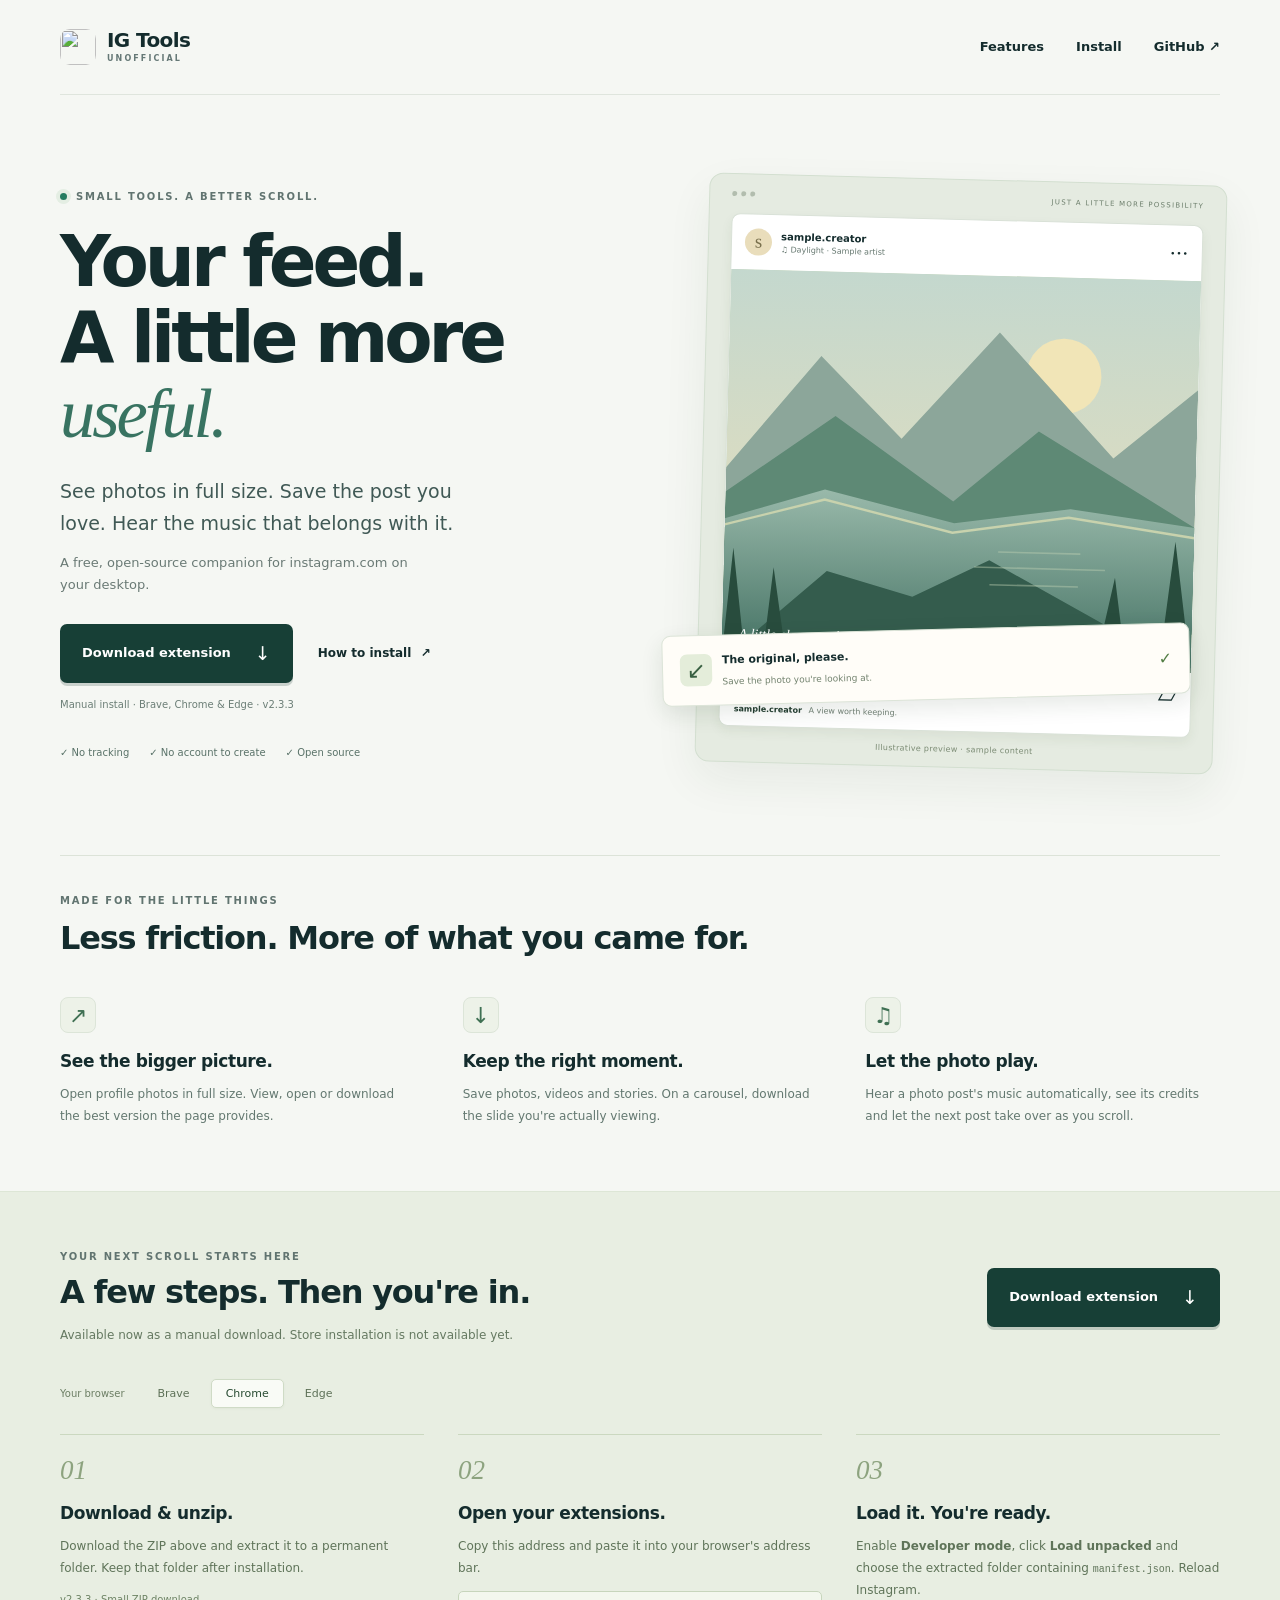
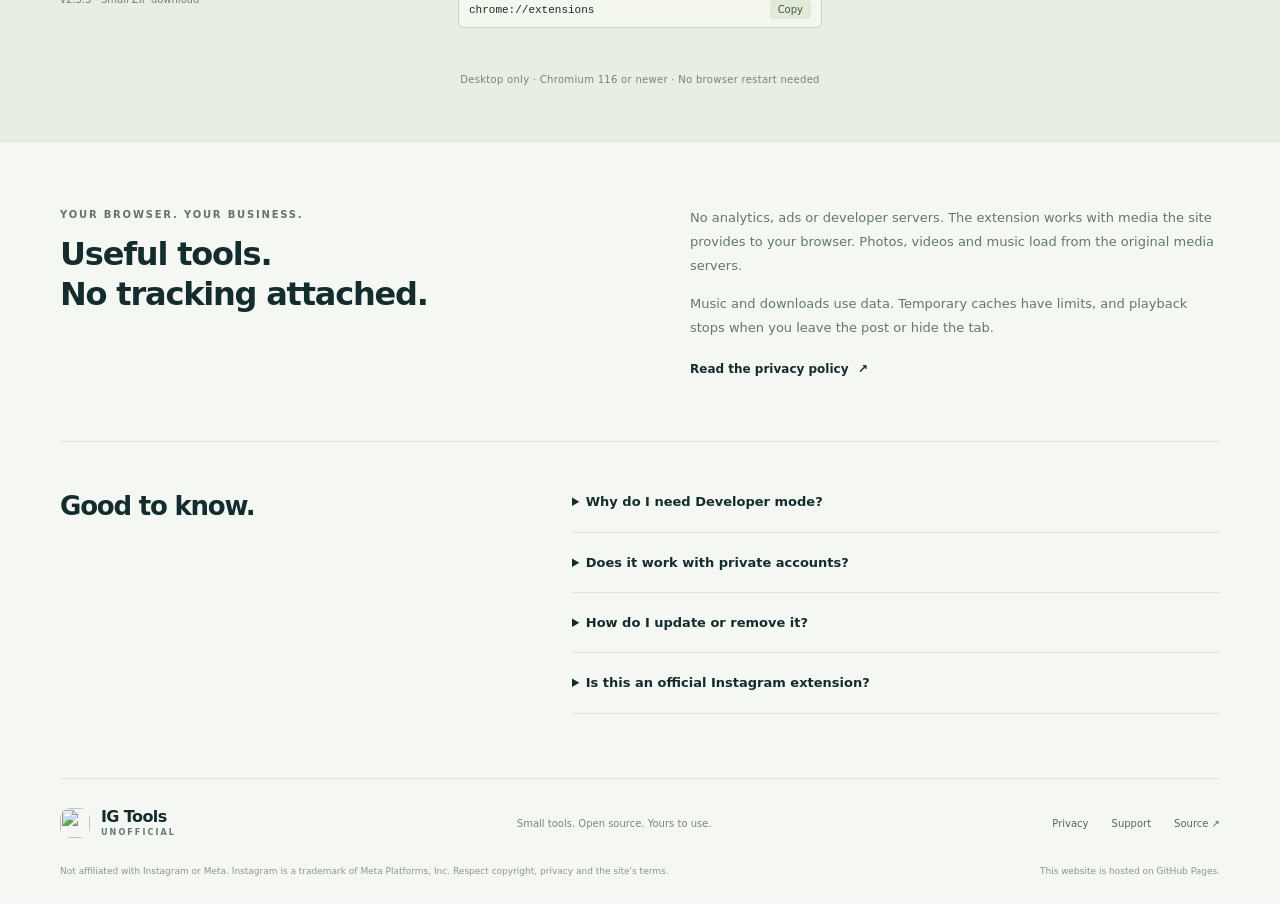
==== site/index.html @ b6fbb7e1 "Add installation website and Chrome Web Store submission kit Publish a responsive, self-contained Gi" ====
<!doctype html>
<html lang="en">
<head>
  <meta charset="utf-8">
  <meta name="viewport" content="width=device-width, initial-scale=1">
  <title>IG Tools (Unofficial) — A little more from your feed</title>
  <meta name="description" content="Full-size profile photos, original-quality downloads and music for photo posts. A free, unofficial desktop browser extension. No tracking.">
  <meta name="theme-color" content="#f5f7f3">
  <meta http-equiv="Content-Security-Policy" content="default-src 'self'; script-src 'self'; style-src 'self'; img-src 'self' data:; connect-src 'none'; object-src 'none'; base-uri 'none'; form-action 'none'">
  <link rel="icon" href="assets/icon128.png">
  <link rel="stylesheet" href="styles.css">
  <script src="config.js" defer></script>
  <script src="app.js" defer></script>
</head>
<body>
  <a class="skip" href="#main">Skip to content</a>
  <header class="topbar shell">
    <a class="brand" href="./" aria-label="IG Tools home"><img src="assets/icon128.png" width="36" height="36" alt=""><span>IG Tools<small>UNOFFICIAL</small></span></a>
    <nav aria-label="Main navigation"><a href="#features">Features</a><a href="#install">Install</a><a href="https://github.com/pedropablochavez/ig-tools">GitHub <span aria-hidden="true">↗</span></a></nav>
  </header>
  <main id="main">
    <section class="hero shell">
      <div class="hero-copy">
        <p class="eyebrow"><span class="status-dot"></span> SMALL TOOLS. A BETTER SCROLL.</p>
        <h1>Your feed.<br>A little more <em>useful.</em></h1>
        <p class="intro">See photos in full size. Save the post you love. Hear the music that belongs with it.</p>
        <p class="subintro">A free, open-source companion for instagram.com on your desktop.</p>
        <div class="hero-actions"><a class="button primary" data-install-link href="downloads/ig-tools.zip" download>Download extension <span aria-hidden="true">↓</span></a><a class="text-link" href="#install">How to install <span aria-hidden="true">↗</span></a></div>
        <p class="install-note" data-install-note>Manual install · Brave, Chrome &amp; Edge · <span data-version></span></p>
        <p class="mobile-note" hidden>Install this extension from a desktop browser.</p>
        <div class="trust-line"><span>✓ No tracking</span><span>✓ No account to create</span><span>✓ Open source</span></div>
      </div>
      <div class="preview" aria-label="Illustrative feature preview with sample content">
        <div class="preview-top"><span><i></i><i></i><i></i></span><span>JUST A LITTLE MORE POSSIBILITY</span></div>
        <div class="sample-post">
          <div class="sample-header"><div class="avatar" aria-hidden="true">s</div><div><strong>sample.creator</strong><span class="sample-song">♫ Daylight · Sample artist</span></div><span class="sample-more" aria-hidden="true">•••</span></div>
          <div class="landscape"><img src="assets/landscape.svg" width="600" height="500" alt="Illustrated sunlit mountains and a quiet lake"><span class="photo-tag">A little closer to the moment.</span><span class="music-bubble" aria-hidden="true">♫</span></div>
          <div class="sample-actions" aria-hidden="true"><span>♡</span><span>○</span><span>↗</span><span class="sample-download">↓</span><span class="sample-bookmark">▱</span></div>
          <p class="sample-caption"><strong>sample.creator</strong> A view worth keeping.</p>
        </div>
        <div class="floating-label"><span class="label-icon" aria-hidden="true">↙</span><div><strong>The original, please.</strong><span>Save the photo you're looking at.</span></div><span class="label-check" aria-hidden="true">✓</span></div>
        <span class="preview-footnote">Illustrative preview · sample content</span>
      </div>
    </section>
    <section class="features shell" id="features" aria-labelledby="features-heading">
      <div class="section-heading"><p class="eyebrow">MADE FOR THE LITTLE THINGS</p><h2 id="features-heading">Less friction. More of what you came for.</h2></div>
      <div class="feature-grid">
        <article><span class="feature-icon" aria-hidden="true">↗</span><h3>See the bigger picture.</h3><p>Open profile photos in full size. View, open or download the best version the page provides.</p></article>
        <article><span class="feature-icon" aria-hidden="true">↓</span><h3>Keep the right moment.</h3><p>Save photos, videos and stories. On a carousel, download the slide you're actually viewing.</p></article>
        <article><span class="feature-icon" aria-hidden="true">♫</span><h3>Let the photo play.</h3><p>Hear a photo post's music automatically, see its credits and let the next post take over as you scroll.</p></article>
      </div>
    </section>
    <section class="install-section" id="install" aria-labelledby="install-heading"><div class="shell">
      <div class="install-heading"><div><p class="eyebrow">YOUR NEXT SCROLL STARTS HERE</p><h2 id="install-heading">A few steps. Then you're in.</h2><p id="install-method">Available now as a manual download. Store installation is not available yet.</p></div><a class="button primary" data-install-link href="downloads/ig-tools.zip" download>Download extension <span aria-hidden="true">↓</span></a></div>
      <div class="browser-picker" role="group" aria-label="Choose your browser"><span>Your browser</span><button type="button" data-browser="brave" aria-pressed="true">Brave</button><button type="button" data-browser="chrome" aria-pressed="false">Chrome</button><button type="button" data-browser="edge" aria-pressed="false">Edge</button></div>
      <div class="steps">
        <article><span class="step-number">01</span><h3>Download &amp; unzip.</h3><p>Download the ZIP above and extract it to a permanent folder. Keep that folder after installation.</p><span class="step-detail"><span data-version></span> · <span data-zip-size>Small ZIP download</span></span></article>
        <article><span class="step-number">02</span><h3>Open your extensions.</h3><p>Copy this address and paste it into your browser's address bar.</p><div class="copy-field"><code id="extensions-address">brave://extensions</code><button type="button" id="copy-address" aria-label="Copy extensions address">Copy</button></div><span class="copy-status" role="status" aria-live="polite"></span></article>
        <article><span class="step-number">03</span><h3>Load it. You're ready.</h3><p>Enable <strong>Developer mode</strong>, click <strong>Load unpacked</strong> and choose the extracted folder containing <code>manifest.json</code>. Reload Instagram.</p></article>
      </div>
      <p class="compatibility">Desktop only · Chromium 116 or newer · No browser restart needed</p>
    </div></section>
    <section class="privacy-strip shell"><div><p class="eyebrow">YOUR BROWSER. YOUR BUSINESS.</p><h2>Useful tools.<br>No tracking attached.</h2></div><div><p>No analytics, ads or developer servers. The extension works with media the site provides to your browser. Photos, videos and music load from the original media servers.</p><p>Music and downloads use data. Temporary caches have limits, and playback stops when you leave the post or hide the tab.</p><a class="text-link" href="privacy.html">Read the privacy policy <span aria-hidden="true">↗</span></a></div></section>
    <section class="faq shell" aria-labelledby="faq-heading"><h2 id="faq-heading">Good to know.</h2><details><summary>Why do I need Developer mode?</summary><p>This version is distributed as an unpacked extension. A normal website cannot directly install it. Once there is a Chrome Web Store listing, this page can link to the browser's standard installation flow, which also works in Brave.</p></details><details><summary>Does it work with private accounts?</summary><p>Only with content that your own session can already access. It does not unlock private accounts or bypass access restrictions.</p></details><details><summary>How do I update or remove it?</summary><p>For an update, replace the files in your existing installation folder with the new ZIP contents, click Reload on the extension card and refresh Instagram. To uninstall, click Remove on that card.</p></details><details><summary>Is this an official Instagram extension?</summary><p>No. IG Tools is an independent, unofficial project. It is not affiliated with, endorsed by or sponsored by Instagram or Meta. Use downloaded content responsibly and respect its owners' rights.</p></details></section>
  </main>
  <footer class="shell footer"><div class="footer-main"><a class="brand" href="./"><img src="assets/icon128.png" width="30" height="30" alt=""><span>IG Tools<small>UNOFFICIAL</small></span></a><span>Small tools. Open source. Yours to use.</span><div><a href="privacy.html">Privacy</a><a href="https://github.com/pedropablochavez/ig-tools/issues">Support</a><a href="https://github.com/pedropablochavez/ig-tools">Source ↗</a></div></div><p>Not affiliated with Instagram or Meta. Instagram is a trademark of Meta Platforms, Inc. Respect copyright, privacy and the site's terms. <span>This website is hosted on GitHub Pages.</span></p></footer>
</body>
</html>
---- site/styles.css ----
*{box-sizing:border-box}html{scroll-behavior:smooth;scroll-padding-top:28px}body{margin:0;background:#f5f7f3;color:#142c2d;font-family:Inter,ui-sans-serif,system-ui,-apple-system,BlinkMacSystemFont,"Segoe UI",sans-serif;-webkit-font-smoothing:antialiased}a{color:inherit;text-decoration:none}button{font:inherit}a,button,summary{-webkit-tap-highlight-color:transparent}a:focus-visible,button:focus-visible,summary:focus-visible{outline:3px solid #148371;outline-offset:5px}button{cursor:pointer}img{max-width:100%}.shell{width:min(1160px,calc(100% - 80px));margin-inline:auto}.skip{position:absolute;left:20px;top:-100px;background:#fff;padding:12px;z-index:10}.skip:focus{top:12px}.topbar{display:flex;align-items:center;justify-content:space-between;padding-block:28px;border-bottom:1px solid #dfe5dd}.brand{display:inline-flex;align-items:center;gap:11px;font-size:20px;font-weight:750;letter-spacing:-.6px}.brand img{border-radius:10px}.brand span{display:flex;flex-direction:column}.brand small{font-size:8px;letter-spacing:2.1px;font-weight:600;color:#657876;line-height:1.7}.topbar nav{display:flex;gap:32px;font-size:13px;font-weight:550}.topbar nav a:hover,.text-link:hover,.footer a:hover{color:#14735f}.hero{display:grid;grid-template-columns:1.1fr 1fr;align-items:center;gap:72px;padding-block:84px 88px}.eyebrow{font-size:10px;font-weight:750;letter-spacing:1.8px;line-height:1.7;color:#617470;margin:0 0 20px}.hero .eyebrow{display:flex;align-items:center;gap:9px}.status-dot{width:7px;height:7px;background:#257c60;border-radius:50%;box-shadow:0 0 0 4px #e4eee3}h1{font-size:clamp(48px,5.5vw,72px);font-weight:650;letter-spacing:-4px;line-height:1.07;margin:0 0 25px}h1 em{font-family:Georgia,serif;font-weight:400;color:#387361;letter-spacing:-3px}.intro{font-size:19px;line-height:1.65;max-width:430px;margin:0 0 13px;color:#405955}.subintro{font-size:13px;line-height:1.7;max-width:380px;color:#6a7a75;margin:0 0 28px}.hero-actions{display:flex;align-items:center;gap:25px}.button{display:inline-flex;align-items:center;justify-content:center;gap:24px;padding:16px 21px;border:1px solid transparent;border-radius:7px;font-size:13px;font-weight:650;line-height:1.3;transition:background .15s,transform .15s;white-space:nowrap}.primary{background:#173f36;color:#fff;box-shadow:0 3px 0 #0e2e2630}.primary:hover{background:#245a4b;transform:translateY(-1px)}.button span{font-size:19px;font-weight:400}.text-link{font-size:12px;font-weight:650;white-space:nowrap}.text-link span{padding-left:5px}.install-note{font-size:10px;line-height:1.7;color:#6b7e76;margin:13px 0 0}.mobile-note{font-size:12px;color:#405955}.trust-line{display:flex;gap:20px;font-size:10px;color:#597268;margin-top:34px}.preview{position:relative;background:#e5ebe1;border:1px solid #d3dfd0;border-radius:14px;padding:0 22px 35px;transform:rotate(1.5deg);box-shadow:0 18px 45px #1c412311}.preview-top{height:39px;display:flex;align-items:center;justify-content:space-between;font-size:7px;letter-spacing:1.25px;color:#6c7e6b}.preview-top>span:first-child{display:flex;gap:4px}.preview-top i{width:5px;height:5px;border-radius:50%;background:#b2bdae}.sample-post{background:#fff;border:1px solid #d9e1d7;border-radius:9px;overflow:hidden;box-shadow:0 5px 12px #324e2510}.sample-header{display:flex;align-items:center;gap:9px;padding:14px 13px;font-size:10px}.avatar{width:27px;height:27px;border-radius:50%;background:#e9ddbb;color:#786f4c;font-family:Georgia,serif;font-size:19px;text-align:center;line-height:25px}.sample-header strong{font-size:10px;font-weight:650}.sample-song{display:block;font-size:8px;color:#677971;margin-top:3px}.sample-more{margin-left:auto;font-size:9px;letter-spacing:1px}.landscape{position:relative;overflow:hidden;background:#c0d4bd}.landscape>img{display:block;width:100%;height:auto}.photo-tag{position:absolute;left:17px;bottom:17px;font:italic 14px Georgia,serif;color:#fff;max-width:170px;line-height:1.5}.music-bubble{position:absolute;right:12px;bottom:12px;background:#ffffffdb;width:30px;height:30px;border-radius:50%;display:grid;place-items:center;font-size:18px;color:#284d3d}.sample-actions{display:flex;align-items:center;gap:13px;padding:10px 14px 5px;font-size:24px;line-height:1}.sample-download{color:#1c7258;font-size:25px}.sample-bookmark{margin-left:auto}.sample-caption{font-size:8px;padding:3px 14px 12px;margin:0;color:#718075}.sample-caption strong{color:#233c31;margin-right:4px}.floating-label{position:absolute;bottom:66px;left:-36px;right:24px;display:flex;align-items:center;gap:10px;background:#fffdf8;border:1px solid #dce4d8;border-radius:9px;padding:16px 17px;box-shadow:0 8px 22px #17371d1c;transform:rotate(-3deg)}.label-icon{width:32px;height:32px;display:grid;place-items:center;background:#e4edda;border-radius:7px;color:#396042;font-size:23px}.floating-label strong{display:block;font-size:11px;line-height:1.6}.floating-label div>span{font-size:9px;color:#73836f}.label-check{margin-left:auto;color:#527d44;font-size:16px}.preview-footnote{position:absolute;bottom:13px;left:0;right:0;text-align:center;font-size:8px;letter-spacing:.3px;color:#7b8b74}.section-heading{border-top:1px solid #dce3d8;padding-top:36px}.section-heading .eyebrow{margin-bottom:10px}h2{font-size:32px;font-weight:550;line-height:1.24;letter-spacing:-1.2px;margin:0}h3{font-size:17px;letter-spacing:-.4px;font-weight:650;margin:0 0 12px}.feature-grid{display:grid;grid-template-columns:repeat(3,1fr);gap:48px;padding:38px 0 64px}.feature-icon{display:grid;place-items:center;width:36px;height:36px;border:1px solid #dce5d8;border-radius:8px;background:#edf2e8;color:#3f7053;font-size:22px;margin-bottom:18px}.feature-grid p,.steps p{font-size:12px;line-height:1.85;color:#637870;margin:0}.install-section{background:#e8eee2;padding-block:56px;border-top:1px solid #dde6d6;border-bottom:1px solid #dde6d6}.install-heading{display:flex;align-items:center;justify-content:space-between;gap:32px}.install-heading .eyebrow{margin-bottom:8px}.install-heading p:not(.eyebrow){font-size:12px;color:#657961;line-height:1.8;margin:12px 0 0}.browser-picker{display:flex;align-items:center;gap:6px;margin:32px 0 26px;font-size:10px}.browser-picker>span{margin-right:12px;color:#6c7e64}.browser-picker button{background:none;border:1px solid transparent;border-radius:5px;padding:7px 14px;color:#5d7057;font-size:11px}.browser-picker button[aria-pressed=true]{background:#f9fbf6;border-color:#cfdbc6;color:#284b32;box-shadow:0 1px 3px #2949220b}.steps{display:grid;grid-template-columns:repeat(3,1fr);gap:34px}.steps article{min-width:0;border-top:1px solid #cbd8c0;padding-top:20px}.step-number{font:italic 27px Georgia,serif;color:#8da37f;display:block;margin-bottom:17px}.steps h3{font-size:17px}.steps p{color:#5f7459}.step-detail{font-size:10px;color:#6d8364;display:block;margin-top:15px}.copy-field{display:flex;align-items:center;gap:8px;justify-content:space-between;border:1px solid #c7d5bc;background:#f3f7ee;border-radius:5px;margin-top:12px;padding:8px 10px;min-width:0}.copy-field code{font-size:11px;overflow-wrap:anywhere;word-break:break-word}.copy-field button{font-size:10px;padding:4px 8px;background:#e1ead8;border:0;border-radius:3px;color:#425b37}.copy-status{display:block;min-height:16px;font-size:10px;color:#42623b;padding-top:4px}.steps p code{font-size:10px}.compatibility{color:#73876b;font-size:10px;letter-spacing:.3px;text-align:center;margin:30px 0 0}.privacy-strip{display:grid;grid-template-columns:1fr 1fr;gap:100px;padding-block:64px;border-bottom:1px solid #dde4d8}.privacy-strip .eyebrow{margin-bottom:12px}.privacy-strip p:not(.eyebrow){font-size:13px;line-height:1.85;color:#62786e;margin:0 0 14px}.privacy-strip .text-link{display:inline-block;margin-top:8px}.faq{padding-block:48px 64px;display:grid;grid-template-columns:1fr 1.5fr;column-gap:80px}.faq h2{grid-row:1/5;font-size:26px}.faq details{border-bottom:1px solid #dce5d7;padding:18px 0}.faq details:first-of-type{padding-top:0}.faq summary{cursor:pointer;font-size:13px;font-weight:600;line-height:1.8}.faq details p{font-size:12px;line-height:1.85;color:#637970;margin:12px 0 0}.footer{border-top:1px solid #dce4d6;padding-block:28px 24px}.footer-main{display:flex;align-items:center;justify-content:space-between;gap:20px}.footer-main>.brand{font-size:16px}.footer-main>span{font-size:10px;color:#7b8975}.footer-main>div{display:flex;gap:23px;font-size:10px;color:#546b55}.footer>p{font-size:9px;line-height:1.8;color:#8b9786;margin:24px 0 0}.footer>p span{float:right}.privacy-page{max-width:760px;padding-block:64px}.privacy-page h1{font-size:44px;letter-spacing:-1.8px;margin-bottom:32px}.policy{font-size:14px;line-height:1.9;color:#4c665c}.policy h2{font-size:24px;margin:30px 0 14px}.policy ul{padding-left:22px}.policy li{margin-bottom:14px}.policy table{border-collapse:collapse;width:100%;font-size:12px;margin:20px 0}.policy td,.policy th{border:1px solid #d4dfce;padding:10px;text-align:left;overflow-wrap:anywhere}.policy a{text-decoration:underline}.policy code{font-size:12px;overflow-wrap:anywhere}[hidden]{display:none!important}@media(min-width:1500px){.hero{padding-block:100px}}@media(max-width:1050px){.shell{width:calc(100% - 56px)}.hero{gap:42px;padding-block:64px}h1{font-size:58px;letter-spacing:-3px}.intro{font-size:17px}.hero-actions{gap:16px;flex-wrap:wrap}.trust-line{gap:12px;flex-wrap:wrap}.floating-label{left:-20px;padding:12px}.preview{padding-inline:16px}.feature-grid{gap:30px}.steps{gap:24px}.privacy-strip{gap:60px}.footer-main>span{display:none}}@media(max-width:760px){.shell{width:calc(100% - 40px)}.topbar{padding-block:20px}.topbar nav{gap:20px;font-size:11px}.topbar nav>a:first-child{display:none}.brand{font-size:18px}.hero{grid-template-columns:1fr;gap:50px;padding-block:46px 54px}.hero-copy{max-width:530px}h1{font-size:58px;letter-spacing:-3px}.intro{max-width:390px;font-size:17px}.subintro{max-width:340px}.hero-actions{gap:22px}.trust-line{margin-top:25px;font-size:10px;gap:18px}.preview{max-width:430px;width:calc(100% - 20px);justify-self:center;transform:rotate(1deg)}.floating-label{left:-12px;bottom:56px;right:16px}.preview-top{font-size:6px}.section-heading{padding-top:28px}h2{font-size:27px;letter-spacing:-.8px}.feature-grid{grid-template-columns:1fr;gap:30px;padding-block:28px 42px}.feature-grid article{padding-left:56px;position:relative}.feature-icon{position:absolute;left:0;top:0}.feature-grid h3{font-size:17px;margin-bottom:6px}.feature-grid p{max-width:440px;font-size:13px}.install-section{padding-block:40px}.install-heading{align-items:start;flex-direction:column;gap:22px}.install-heading .button{align-self:stretch}.steps{grid-template-columns:1fr;gap:28px}.step-number{float:left;margin:0 18px 0 0;width:30px}.steps article{padding-top:18px}.steps h3,.steps p,.step-detail,.copy-field,.copy-status{margin-left:48px}.steps p{font-size:13px}.step-detail{font-size:11px}.copy-field{max-width:340px}.copy-field code{font-size:12px}.browser-picker{flex-wrap:wrap;margin-top:28px}.browser-picker>span{width:100%;margin:0 0 7px}.privacy-strip{grid-template-columns:1fr;gap:26px;padding-block:40px}.privacy-strip h2 br{display:none}.privacy-strip p:not(.eyebrow){font-size:13px}.faq{display:block;padding-block:40px}.faq h2{margin-bottom:26px}.faq summary{font-size:13px}.footer-main{align-items:start;gap:14px;flex-wrap:wrap}.footer-main>div{gap:18px;padding-top:6px}.footer>p span{display:block;float:none}.privacy-page{padding-block:40px}.privacy-page h1{font-size:36px;letter-spacing:-1px}.policy{font-size:13px}.policy table{font-size:11px}}@media(prefers-reduced-motion:reduce){html{scroll-behavior:auto}.button{transition:none}.primary:hover{transform:none}}
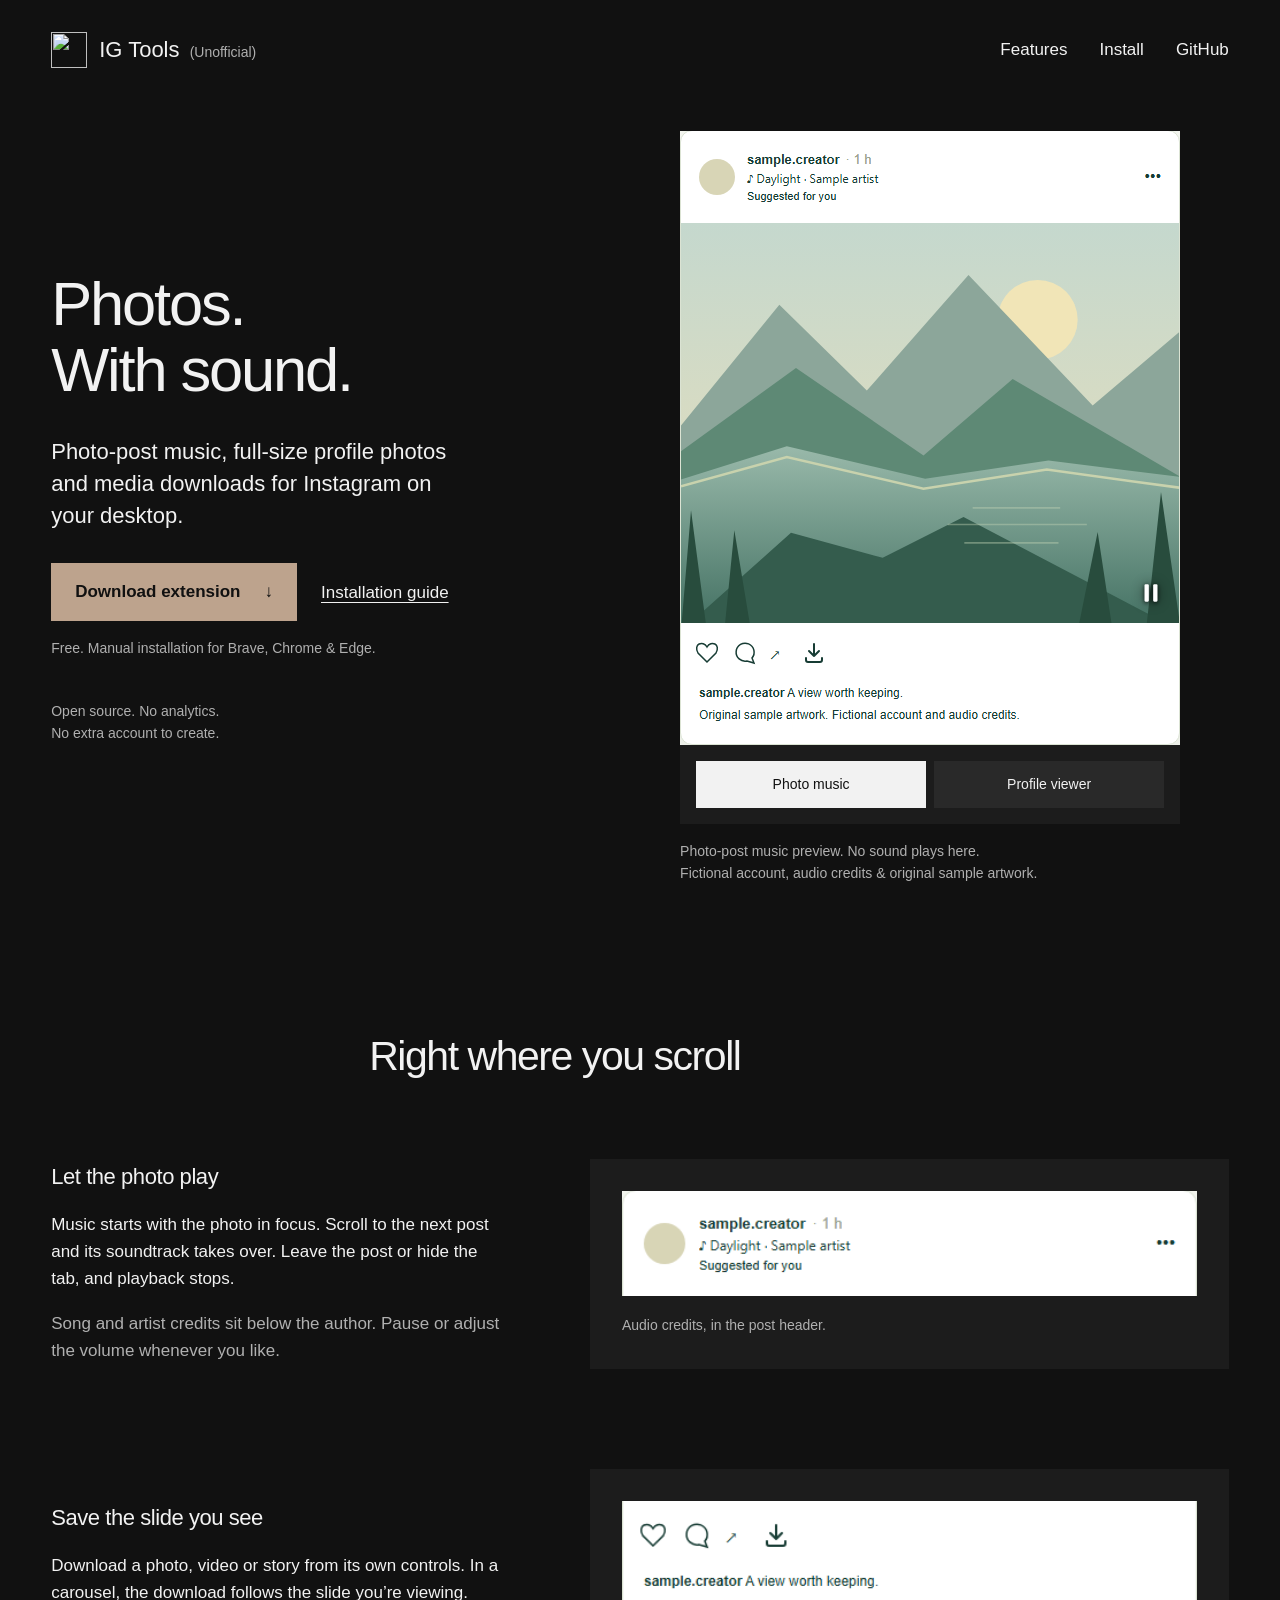
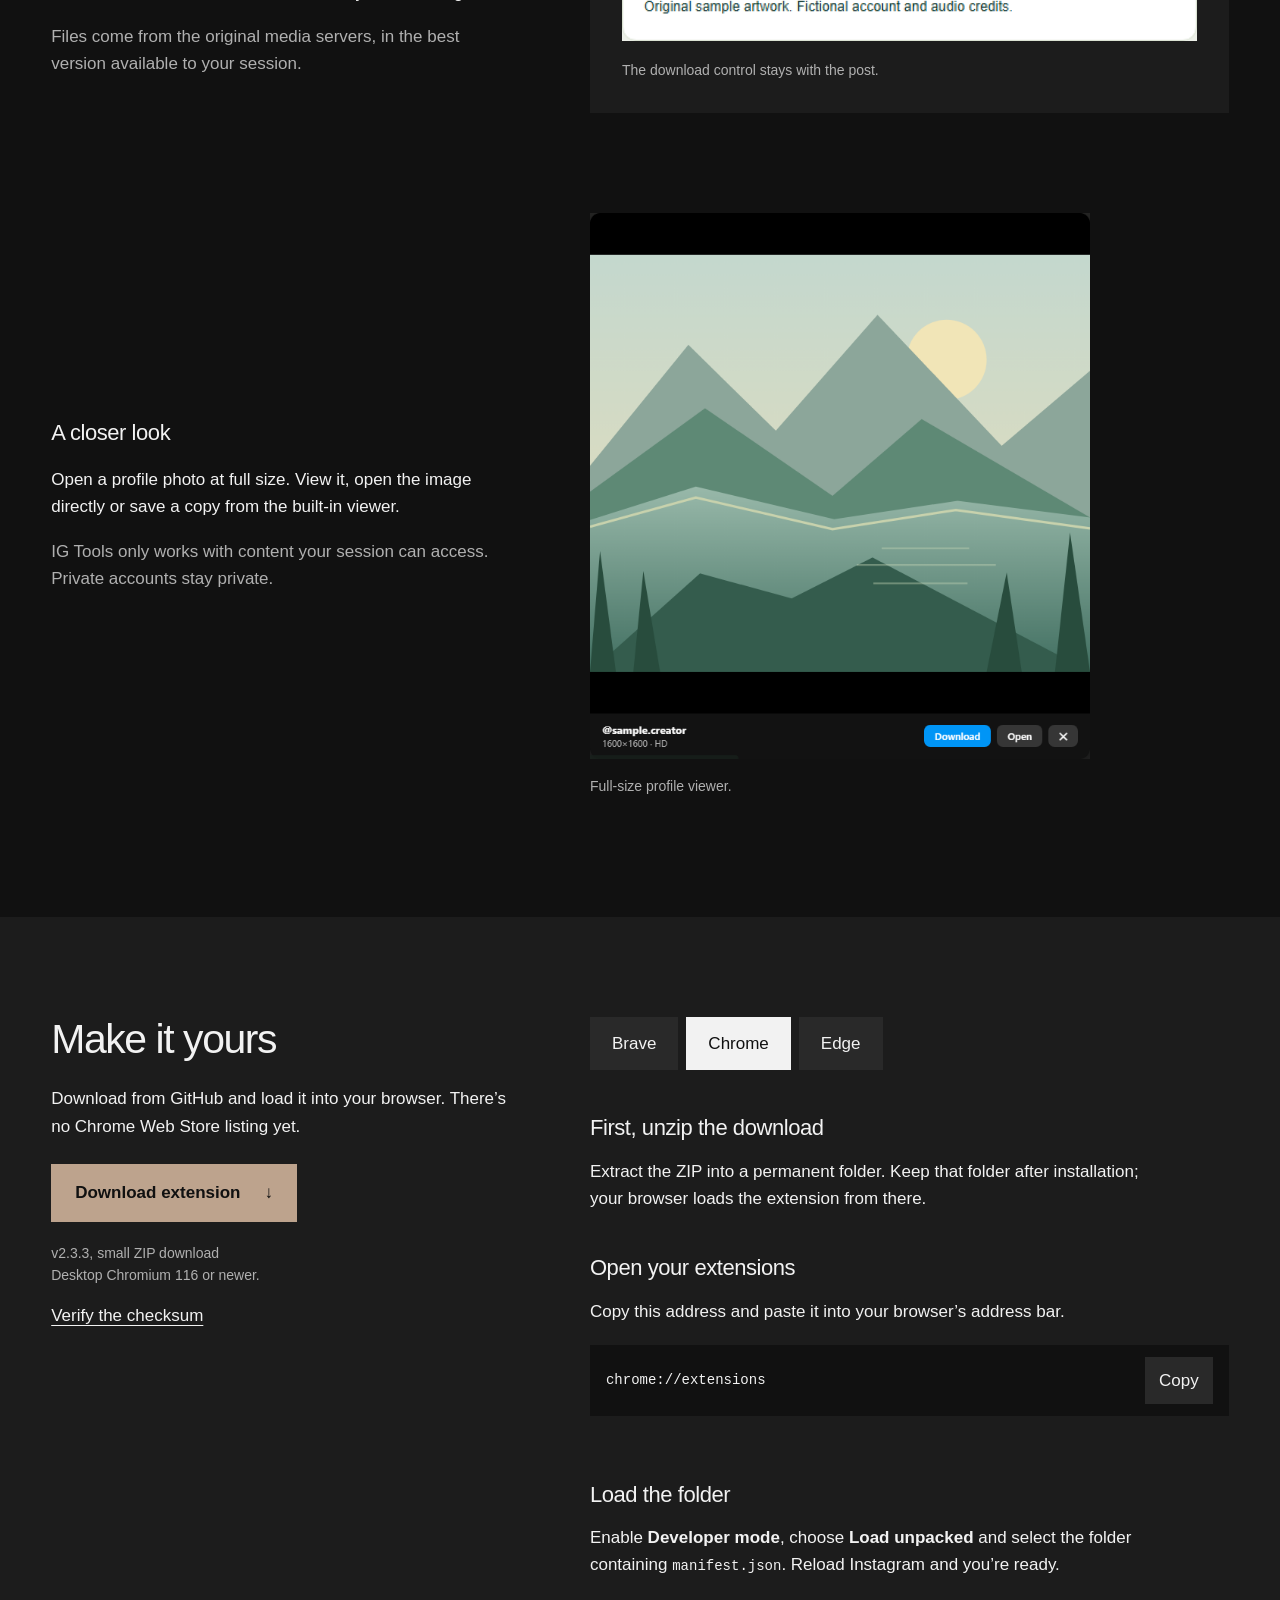
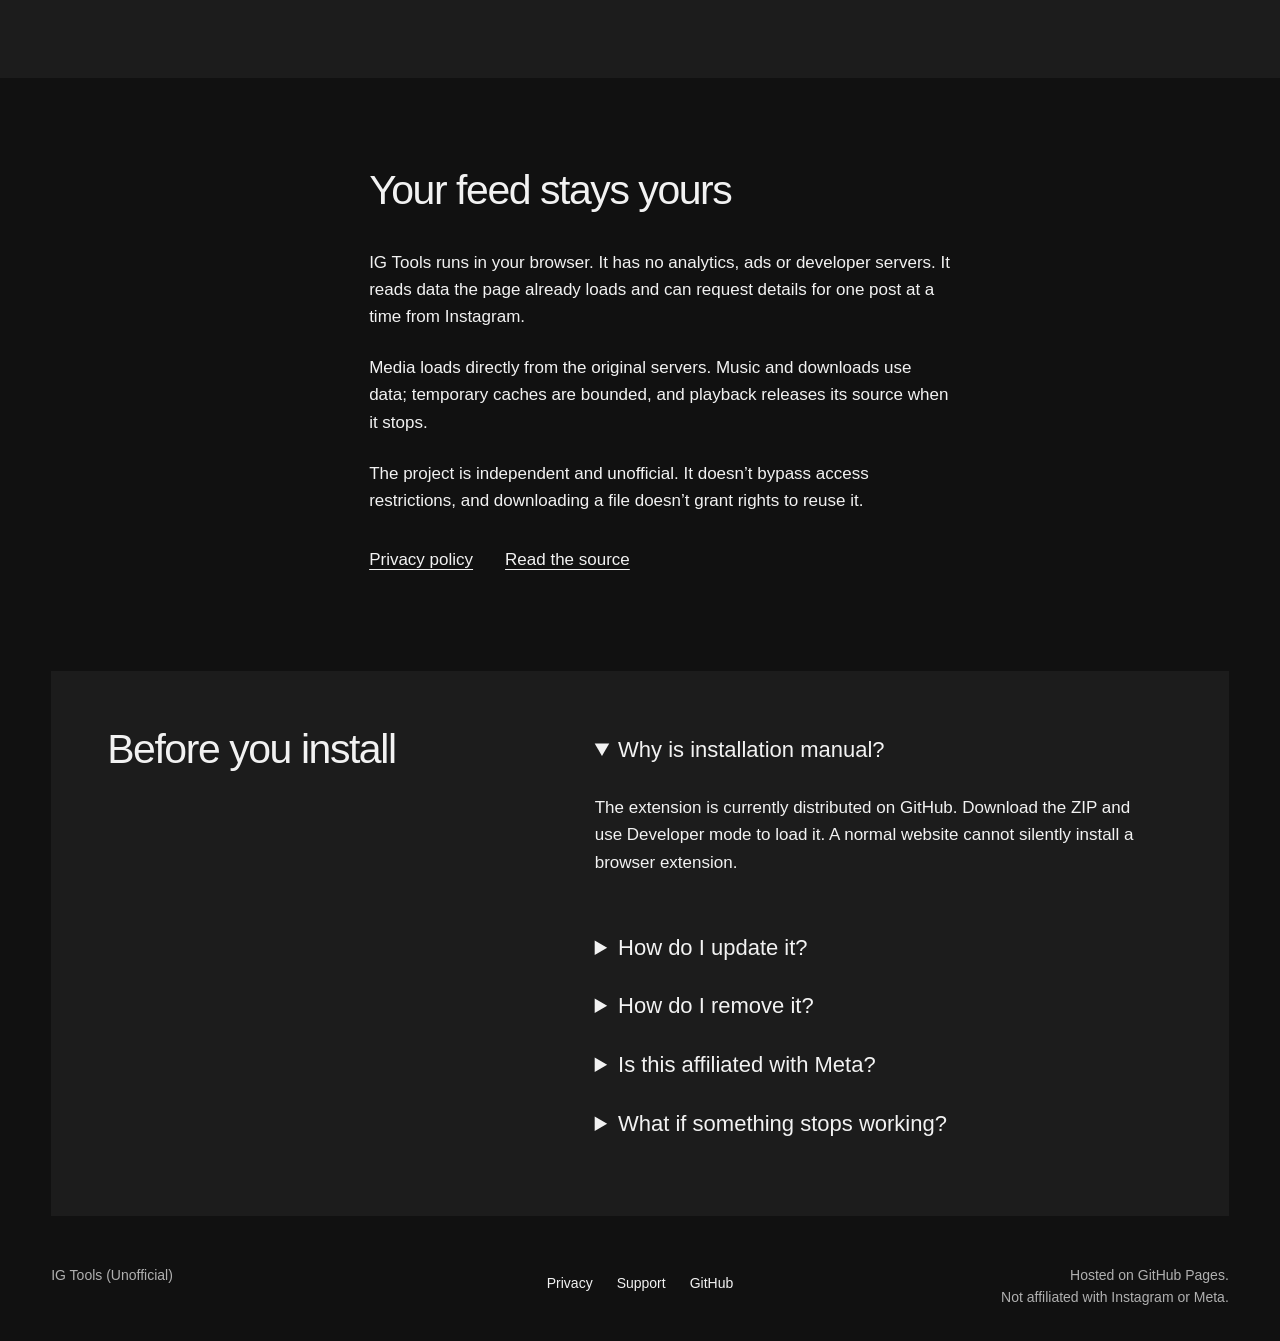
==== commit b4c67610: "Redesign GitHub Pages around extension previews and manual installation Apply the requested frontend" ====
--- a/site/index.html
+++ b/site/index.html
@@ -3,9 +3,9 @@
 <head>
   <meta charset="utf-8">
   <meta name="viewport" content="width=device-width, initial-scale=1">
-  <title>IG Tools (Unofficial) — A little more from your feed</title>
-  <meta name="description" content="Full-size profile photos, original-quality downloads and music for photo posts. A free, unofficial desktop browser extension. No tracking.">
-  <meta name="theme-color" content="#f5f7f3">
+  <title>IG Tools (Unofficial) — Photos. With sound.</title>
+  <meta name="description" content="Photo-post music, full-size profile photos and media downloads for Instagram on desktop. Free, open source and unofficial. Download from GitHub.">
+  <meta name="theme-color" content="#111111">
   <meta http-equiv="Content-Security-Policy" content="default-src 'self'; script-src 'self'; style-src 'self'; img-src 'self' data:; connect-src 'none'; object-src 'none'; base-uri 'none'; form-action 'none'">
   <link rel="icon" href="assets/icon128.png">
   <link rel="stylesheet" href="styles.css">
@@ -15,54 +15,68 @@
 <body>
   <a class="skip" href="#main">Skip to content</a>
   <header class="topbar shell">
-    <a class="brand" href="./" aria-label="IG Tools home"><img src="assets/icon128.png" width="36" height="36" alt=""><span>IG Tools<small>UNOFFICIAL</small></span></a>
-    <nav aria-label="Main navigation"><a href="#features">Features</a><a href="#install">Install</a><a href="https://github.com/pedropablochavez/ig-tools">GitHub <span aria-hidden="true">↗</span></a></nav>
+    <a class="brand" href="./" aria-label="IG Tools (Unofficial) home" translate="no"><img src="assets/icon128.png" width="36" height="36" alt=""><span>IG Tools <small>(Unofficial)</small></span></a>
+    <nav aria-label="Main navigation"><a href="#features">Features</a><a href="#install">Install</a><a href="https://github.com/pedropablochavez/ig-tools">GitHub</a></nav>
   </header>
   <main id="main">
-    <section class="hero shell">
+    <section class="hero shell" aria-labelledby="hero-heading">
       <div class="hero-copy">
-        <p class="eyebrow"><span class="status-dot"></span> SMALL TOOLS. A BETTER SCROLL.</p>
-        <h1>Your feed.<br>A little more <em>useful.</em></h1>
-        <p class="intro">See photos in full size. Save the post you love. Hear the music that belongs with it.</p>
-        <p class="subintro">A free, open-source companion for instagram.com on your desktop.</p>
-        <div class="hero-actions"><a class="button primary" data-install-link href="downloads/ig-tools.zip" download>Download extension <span aria-hidden="true">↓</span></a><a class="text-link" href="#install">How to install <span aria-hidden="true">↗</span></a></div>
-        <p class="install-note" data-install-note>Manual install · Brave, Chrome &amp; Edge · <span data-version></span></p>
-        <p class="mobile-note" hidden>Install this extension from a desktop browser.</p>
-        <div class="trust-line"><span>✓ No tracking</span><span>✓ No account to create</span><span>✓ Open source</span></div>
+        <h1 id="hero-heading" data-enter>Photos.<br>With sound.</h1>
+        <p class="intro" data-enter>Photo-post music, full-size profile photos and media downloads for Instagram on your desktop.</p>
+        <div class="hero-actions" data-enter><a class="button primary" data-install-link href="downloads/ig-tools.zip" download>Download extension <span aria-hidden="true">↓</span></a><a class="text-link" href="#install">Installation guide</a></div>
+        <p class="install-note" data-install-note data-enter>Free. Manual installation for Brave, Chrome &amp; Edge.</p>
+        <p class="mobile-note" hidden>This extension needs a desktop browser. Open this page on your computer to install it.</p>
+        <p class="source-note" data-enter>Open source. No analytics.<br>No extra account to create.</p>
       </div>
-      <div class="preview" aria-label="Illustrative feature preview with sample content">
-        <div class="preview-top"><span><i></i><i></i><i></i></span><span>JUST A LITTLE MORE POSSIBILITY</span></div>
-        <div class="sample-post">
-          <div class="sample-header"><div class="avatar" aria-hidden="true">s</div><div><strong>sample.creator</strong><span class="sample-song">♫ Daylight · Sample artist</span></div><span class="sample-more" aria-hidden="true">•••</span></div>
-          <div class="landscape"><img src="assets/landscape.svg" width="600" height="500" alt="Illustrated sunlit mountains and a quiet lake"><span class="photo-tag">A little closer to the moment.</span><span class="music-bubble" aria-hidden="true">♫</span></div>
-          <div class="sample-actions" aria-hidden="true"><span>♡</span><span>○</span><span>↗</span><span class="sample-download">↓</span><span class="sample-bookmark">▱</span></div>
-          <p class="sample-caption"><strong>sample.creator</strong> A view worth keeping.</p>
+      <figure class="hero-demo" data-enter>
+        <div class="demo-stage" data-ui>
+          <img src="assets/feed-demo.png" width="500" height="614" fetchpriority="high" alt="Bundled extension demo: a photo post with song credits, a pause control and a download button.">
+          <div class="demo-overlay" role="group" aria-label="Choose a feature preview" hidden><button type="button" data-preview="feed" aria-pressed="true">Photo music</button><button type="button" data-preview="profile" aria-pressed="false">Profile viewer</button></div>
         </div>
-        <div class="floating-label"><span class="label-icon" aria-hidden="true">↙</span><div><strong>The original, please.</strong><span>Save the photo you're looking at.</span></div><span class="label-check" aria-hidden="true">✓</span></div>
-        <span class="preview-footnote">Illustrative preview · sample content</span>
+        <figcaption><span id="demo-state" role="status" aria-live="polite">Photo-post music preview.</span> No sound plays here.<br>Fictional account, audio credits &amp; original sample artwork.</figcaption>
+      </figure>
+    </section>
+    <section class="showcase shell" id="features" aria-labelledby="features-heading">
+      <h2 id="features-heading" class="axis" data-reveal>Right where you scroll</h2>
+      <div class="feature-row">
+        <div class="feature-copy" data-reveal><h3>Let the photo play</h3><p>Music starts with the photo in focus. Scroll to the next post and its soundtrack takes over. Leave the post or hide the tab, and playback stops.</p><p>Song and artist credits sit below the author. Pause or adjust the volume whenever you like.</p></div>
+        <figure class="fragment fragment-audio" data-ui data-reveal><img src="assets/audio-demo.png" width="500" height="92" loading="lazy" alt="Actual audio credit row: Daylight by Sample artist, placed above Suggested for you."><figcaption>Audio credits, in the post header.</figcaption></figure>
+      </div>
+      <div class="feature-row">
+        <div class="feature-copy" data-reveal><h3>Save the slide you see</h3><p>Download a photo, video or story from its own controls. In a carousel, the download follows the slide you’re viewing.</p><p>Files come from the original media servers, in the best version available to your session.</p></div>
+        <figure class="fragment fragment-save" data-ui data-reveal><img src="assets/download-demo.png" width="500" height="122" loading="lazy" alt="Actual post action bar with the extension’s download control beside the native actions."><figcaption>The download control stays with the post.</figcaption></figure>
+      </div>
+      <div class="feature-row">
+        <div class="feature-copy" data-reveal><h3>A closer look</h3><p>Open a profile photo at full size. View it, open the image directly or save a copy from the built-in viewer.</p><p>IG Tools only works with content your session can access. Private accounts stay private.</p></div>
+        <figure class="fragment fragment-profile" data-ui data-reveal><img src="assets/profile-demo.png" width="660" height="720" loading="lazy" alt="Actual full-size photo viewer with Download, Open and Close controls."><figcaption>Full-size profile viewer.</figcaption></figure>
       </div>
     </section>
-    <section class="features shell" id="features" aria-labelledby="features-heading">
-      <div class="section-heading"><p class="eyebrow">MADE FOR THE LITTLE THINGS</p><h2 id="features-heading">Less friction. More of what you came for.</h2></div>
-      <div class="feature-grid">
-        <article><span class="feature-icon" aria-hidden="true">↗</span><h3>See the bigger picture.</h3><p>Open profile photos in full size. View, open or download the best version the page provides.</p></article>
-        <article><span class="feature-icon" aria-hidden="true">↓</span><h3>Keep the right moment.</h3><p>Save photos, videos and stories. On a carousel, download the slide you're actually viewing.</p></article>
-        <article><span class="feature-icon" aria-hidden="true">♫</span><h3>Let the photo play.</h3><p>Hear a photo post's music automatically, see its credits and let the next post take over as you scroll.</p></article>
+    <section class="install-section" id="install" aria-labelledby="install-heading"><div class="shell install-layout">
+      <div class="install-intro"><h2 id="install-heading" data-reveal>Make it yours</h2><p id="install-method" data-reveal>Download from GitHub and load it into your browser. There’s no Chrome Web Store listing yet.</p><a class="button primary" data-install-link href="downloads/ig-tools.zip" download data-reveal>Download extension <span aria-hidden="true">↓</span></a><p class="package-info" data-reveal><span data-version></span>, <span data-zip-size>small ZIP download</span><br>Desktop Chromium 116 or newer.</p><a class="text-link" href="downloads/SHA256SUMS.txt">Verify the checksum</a></div>
+      <div class="install-guide">
+        <div class="browser-picker" role="group" aria-label="Choose your browser" data-reveal><button type="button" data-browser="brave" aria-pressed="true">Brave</button><button type="button" data-browser="chrome" aria-pressed="false">Chrome</button><button type="button" data-browser="edge" aria-pressed="false">Edge</button></div>
+        <ol class="steps">
+          <li data-reveal><h3>First, unzip the download</h3><p>Extract the ZIP into a permanent folder. Keep that folder after installation; your browser loads the extension from there.</p></li>
+          <li data-reveal><h3>Open your extensions</h3><p>Copy this address and paste it into your browser’s address bar.</p><div class="copy-field"><code id="extensions-address" translate="no">brave://extensions</code><button type="button" id="copy-address" aria-label="Copy extensions address">Copy</button></div><p class="copy-status" role="status" aria-live="polite"></p></li>
+          <li data-reveal><h3>Load the folder</h3><p>Enable <strong>Developer mode</strong>, choose <strong>Load unpacked</strong> and select the folder containing <code translate="no">manifest.json</code>. Reload Instagram and you’re ready.</p></li>
+        </ol>
       </div>
-    </section>
-    <section class="install-section" id="install" aria-labelledby="install-heading"><div class="shell">
-      <div class="install-heading"><div><p class="eyebrow">YOUR NEXT SCROLL STARTS HERE</p><h2 id="install-heading">A few steps. Then you're in.</h2><p id="install-method">Available now as a manual download. Store installation is not available yet.</p></div><a class="button primary" data-install-link href="downloads/ig-tools.zip" download>Download extension <span aria-hidden="true">↓</span></a></div>
-      <div class="browser-picker" role="group" aria-label="Choose your browser"><span>Your browser</span><button type="button" data-browser="brave" aria-pressed="true">Brave</button><button type="button" data-browser="chrome" aria-pressed="false">Chrome</button><button type="button" data-browser="edge" aria-pressed="false">Edge</button></div>
-      <div class="steps">
-        <article><span class="step-number">01</span><h3>Download &amp; unzip.</h3><p>Download the ZIP above and extract it to a permanent folder. Keep that folder after installation.</p><span class="step-detail"><span data-version></span> · <span data-zip-size>Small ZIP download</span></span></article>
-        <article><span class="step-number">02</span><h3>Open your extensions.</h3><p>Copy this address and paste it into your browser's address bar.</p><div class="copy-field"><code id="extensions-address">brave://extensions</code><button type="button" id="copy-address" aria-label="Copy extensions address">Copy</button></div><span class="copy-status" role="status" aria-live="polite"></span></article>
-        <article><span class="step-number">03</span><h3>Load it. You're ready.</h3><p>Enable <strong>Developer mode</strong>, click <strong>Load unpacked</strong> and choose the extracted folder containing <code>manifest.json</code>. Reload Instagram.</p></article>
-      </div>
-      <p class="compatibility">Desktop only · Chromium 116 or newer · No browser restart needed</p>
     </div></section>
-    <section class="privacy-strip shell"><div><p class="eyebrow">YOUR BROWSER. YOUR BUSINESS.</p><h2>Useful tools.<br>No tracking attached.</h2></div><div><p>No analytics, ads or developer servers. The extension works with media the site provides to your browser. Photos, videos and music load from the original media servers.</p><p>Music and downloads use data. Temporary caches have limits, and playback stops when you leave the post or hide the tab.</p><a class="text-link" href="privacy.html">Read the privacy policy <span aria-hidden="true">↗</span></a></div></section>
-    <section class="faq shell" aria-labelledby="faq-heading"><h2 id="faq-heading">Good to know.</h2><details><summary>Why do I need Developer mode?</summary><p>This version is distributed as an unpacked extension. A normal website cannot directly install it. Once there is a Chrome Web Store listing, this page can link to the browser's standard installation flow, which also works in Brave.</p></details><details><summary>Does it work with private accounts?</summary><p>Only with content that your own session can already access. It does not unlock private accounts or bypass access restrictions.</p></details><details><summary>How do I update or remove it?</summary><p>For an update, replace the files in your existing installation folder with the new ZIP contents, click Reload on the extension card and refresh Instagram. To uninstall, click Remove on that card.</p></details><details><summary>Is this an official Instagram extension?</summary><p>No. IG Tools is an independent, unofficial project. It is not affiliated with, endorsed by or sponsored by Instagram or Meta. Use downloaded content responsibly and respect its owners' rights.</p></details></section>
+    <section class="privacy-section shell" aria-labelledby="privacy-heading"><div class="axis letter">
+      <h2 id="privacy-heading" data-reveal>Your feed stays yours</h2>
+      <p data-reveal>IG Tools runs in your browser. It has no analytics, ads or developer servers. It reads data the page already loads and can request details for one post at a time from Instagram.</p>
+      <p data-reveal>Media loads directly from the original servers. Music and downloads use data; temporary caches are bounded, and playback releases its source when it stops.</p>
+      <p data-reveal>The project is independent and unofficial. It doesn’t bypass access restrictions, and downloading a file doesn’t grant rights to reuse it.</p>
+      <div class="letter-links" data-reveal><a class="text-link" href="privacy.html">Privacy policy</a><a class="text-link" href="https://github.com/pedropablochavez/ig-tools">Read the source</a></div>
+    </div></section>
+    <section class="faq shell" aria-labelledby="faq-heading"><h2 id="faq-heading" data-reveal>Before you install</h2><div class="questions">
+      <details name="questions" open data-reveal><summary>Why is installation manual?</summary><p>The extension is currently distributed on GitHub. Download the ZIP and use Developer mode to load it. A normal website cannot silently install a browser extension.</p></details>
+      <details name="questions" data-reveal><summary>How do I update it?</summary><p>Download the latest ZIP and replace the files in your installation folder with its contents. Click Reload on the extension card, then refresh Instagram. Manual installations don’t update themselves.</p></details>
+      <details name="questions" data-reveal><summary>How do I remove it?</summary><p>Open your browser’s extensions page and click Remove on IG Tools. You can then delete the extracted folder.</p></details>
+      <details name="questions" data-reveal><summary>Is this affiliated with Meta?</summary><p>No. IG Tools is not affiliated with, endorsed by or sponsored by Instagram or Meta. Respect copyright, privacy and the site’s terms when using it.</p></details>
+      <details name="questions" data-reveal><summary>What if something stops working?</summary><p>Instagram changes its website regularly, so features can break. Check the <a href="https://github.com/pedropablochavez/ig-tools/issues">GitHub issue tracker</a> for known problems or report one without sharing passwords, tokens or private content.</p></details>
+    </div></section>
   </main>
-  <footer class="shell footer"><div class="footer-main"><a class="brand" href="./"><img src="assets/icon128.png" width="30" height="30" alt=""><span>IG Tools<small>UNOFFICIAL</small></span></a><span>Small tools. Open source. Yours to use.</span><div><a href="privacy.html">Privacy</a><a href="https://github.com/pedropablochavez/ig-tools/issues">Support</a><a href="https://github.com/pedropablochavez/ig-tools">Source ↗</a></div></div><p>Not affiliated with Instagram or Meta. Instagram is a trademark of Meta Platforms, Inc. Respect copyright, privacy and the site's terms. <span>This website is hosted on GitHub Pages.</span></p></footer>
+  <footer class="shell footer"><span translate="no">IG Tools (Unofficial)</span><div><a href="privacy.html">Privacy</a><a href="https://github.com/pedropablochavez/ig-tools/issues">Support</a><a href="https://github.com/pedropablochavez/ig-tools">GitHub</a></div><p>Hosted on GitHub Pages.<br>Not affiliated with Instagram or Meta.</p></footer>
 </body>
 </html>
--- a/site/styles.css
+++ b/site/styles.css
@@ -1 +1,154 @@
-*{box-sizing:border-box}html{scroll-behavior:smooth;scroll-padding-top:28px}body{margin:0;background:#f5f7f3;color:#142c2d;font-family:Inter,ui-sans-serif,system-ui,-apple-system,BlinkMacSystemFont,"Segoe UI",sans-serif;-webkit-font-smoothing:antialiased}a{color:inherit;text-decoration:none}button{font:inherit}a,button,summary{-webkit-tap-highlight-color:transparent}a:focus-visible,button:focus-visible,summary:focus-visible{outline:3px solid #148371;outline-offset:5px}button{cursor:pointer}img{max-width:100%}.shell{width:min(1160px,calc(100% - 80px));margin-inline:auto}.skip{position:absolute;left:20px;top:-100px;background:#fff;padding:12px;z-index:10}.skip:focus{top:12px}.topbar{display:flex;align-items:center;justify-content:space-between;padding-block:28px;border-bottom:1px solid #dfe5dd}.brand{display:inline-flex;align-items:center;gap:11px;font-size:20px;font-weight:750;letter-spacing:-.6px}.brand img{border-radius:10px}.brand span{display:flex;flex-direction:column}.brand small{font-size:8px;letter-spacing:2.1px;font-weight:600;color:#657876;line-height:1.7}.topbar nav{display:flex;gap:32px;font-size:13px;font-weight:550}.topbar nav a:hover,.text-link:hover,.footer a:hover{color:#14735f}.hero{display:grid;grid-template-columns:1.1fr 1fr;align-items:center;gap:72px;padding-block:84px 88px}.eyebrow{font-size:10px;font-weight:750;letter-spacing:1.8px;line-height:1.7;color:#617470;margin:0 0 20px}.hero .eyebrow{display:flex;align-items:center;gap:9px}.status-dot{width:7px;height:7px;background:#257c60;border-radius:50%;box-shadow:0 0 0 4px #e4eee3}h1{font-size:clamp(48px,5.5vw,72px);font-weight:650;letter-spacing:-4px;line-height:1.07;margin:0 0 25px}h1 em{font-family:Georgia,serif;font-weight:400;color:#387361;letter-spacing:-3px}.intro{font-size:19px;line-height:1.65;max-width:430px;margin:0 0 13px;color:#405955}.subintro{font-size:13px;line-height:1.7;max-width:380px;color:#6a7a75;margin:0 0 28px}.hero-actions{display:flex;align-items:center;gap:25px}.button{display:inline-flex;align-items:center;justify-content:center;gap:24px;padding:16px 21px;border:1px solid transparent;border-radius:7px;font-size:13px;font-weight:650;line-height:1.3;transition:background .15s,transform .15s;white-space:nowrap}.primary{background:#173f36;color:#fff;box-shadow:0 3px 0 #0e2e2630}.primary:hover{background:#245a4b;transform:translateY(-1px)}.button span{font-size:19px;font-weight:400}.text-link{font-size:12px;font-weight:650;white-space:nowrap}.text-link span{padding-left:5px}.install-note{font-size:10px;line-height:1.7;color:#6b7e76;margin:13px 0 0}.mobile-note{font-size:12px;color:#405955}.trust-line{display:flex;gap:20px;font-size:10px;color:#597268;margin-top:34px}.preview{position:relative;background:#e5ebe1;border:1px solid #d3dfd0;border-radius:14px;padding:0 22px 35px;transform:rotate(1.5deg);box-shadow:0 18px 45px #1c412311}.preview-top{height:39px;display:flex;align-items:center;justify-content:space-between;font-size:7px;letter-spacing:1.25px;color:#6c7e6b}.preview-top>span:first-child{display:flex;gap:4px}.preview-top i{width:5px;height:5px;border-radius:50%;background:#b2bdae}.sample-post{background:#fff;border:1px solid #d9e1d7;border-radius:9px;overflow:hidden;box-shadow:0 5px 12px #324e2510}.sample-header{display:flex;align-items:center;gap:9px;padding:14px 13px;font-size:10px}.avatar{width:27px;height:27px;border-radius:50%;background:#e9ddbb;color:#786f4c;font-family:Georgia,serif;font-size:19px;text-align:center;line-height:25px}.sample-header strong{font-size:10px;font-weight:650}.sample-song{display:block;font-size:8px;color:#677971;margin-top:3px}.sample-more{margin-left:auto;font-size:9px;letter-spacing:1px}.landscape{position:relative;overflow:hidden;background:#c0d4bd}.landscape>img{display:block;width:100%;height:auto}.photo-tag{position:absolute;left:17px;bottom:17px;font:italic 14px Georgia,serif;color:#fff;max-width:170px;line-height:1.5}.music-bubble{position:absolute;right:12px;bottom:12px;background:#ffffffdb;width:30px;height:30px;border-radius:50%;display:grid;place-items:center;font-size:18px;color:#284d3d}.sample-actions{display:flex;align-items:center;gap:13px;padding:10px 14px 5px;font-size:24px;line-height:1}.sample-download{color:#1c7258;font-size:25px}.sample-bookmark{margin-left:auto}.sample-caption{font-size:8px;padding:3px 14px 12px;margin:0;color:#718075}.sample-caption strong{color:#233c31;margin-right:4px}.floating-label{position:absolute;bottom:66px;left:-36px;right:24px;display:flex;align-items:center;gap:10px;background:#fffdf8;border:1px solid #dce4d8;border-radius:9px;padding:16px 17px;box-shadow:0 8px 22px #17371d1c;transform:rotate(-3deg)}.label-icon{width:32px;height:32px;display:grid;place-items:center;background:#e4edda;border-radius:7px;color:#396042;font-size:23px}.floating-label strong{display:block;font-size:11px;line-height:1.6}.floating-label div>span{font-size:9px;color:#73836f}.label-check{margin-left:auto;color:#527d44;font-size:16px}.preview-footnote{position:absolute;bottom:13px;left:0;right:0;text-align:center;font-size:8px;letter-spacing:.3px;color:#7b8b74}.section-heading{border-top:1px solid #dce3d8;padding-top:36px}.section-heading .eyebrow{margin-bottom:10px}h2{font-size:32px;font-weight:550;line-height:1.24;letter-spacing:-1.2px;margin:0}h3{font-size:17px;letter-spacing:-.4px;font-weight:650;margin:0 0 12px}.feature-grid{display:grid;grid-template-columns:repeat(3,1fr);gap:48px;padding:38px 0 64px}.feature-icon{display:grid;place-items:center;width:36px;height:36px;border:1px solid #dce5d8;border-radius:8px;background:#edf2e8;color:#3f7053;font-size:22px;margin-bottom:18px}.feature-grid p,.steps p{font-size:12px;line-height:1.85;color:#637870;margin:0}.install-section{background:#e8eee2;padding-block:56px;border-top:1px solid #dde6d6;border-bottom:1px solid #dde6d6}.install-heading{display:flex;align-items:center;justify-content:space-between;gap:32px}.install-heading .eyebrow{margin-bottom:8px}.install-heading p:not(.eyebrow){font-size:12px;color:#657961;line-height:1.8;margin:12px 0 0}.browser-picker{display:flex;align-items:center;gap:6px;margin:32px 0 26px;font-size:10px}.browser-picker>span{margin-right:12px;color:#6c7e64}.browser-picker button{background:none;border:1px solid transparent;border-radius:5px;padding:7px 14px;color:#5d7057;font-size:11px}.browser-picker button[aria-pressed=true]{background:#f9fbf6;border-color:#cfdbc6;color:#284b32;box-shadow:0 1px 3px #2949220b}.steps{display:grid;grid-template-columns:repeat(3,1fr);gap:34px}.steps article{min-width:0;border-top:1px solid #cbd8c0;padding-top:20px}.step-number{font:italic 27px Georgia,serif;color:#8da37f;display:block;margin-bottom:17px}.steps h3{font-size:17px}.steps p{color:#5f7459}.step-detail{font-size:10px;color:#6d8364;display:block;margin-top:15px}.copy-field{display:flex;align-items:center;gap:8px;justify-content:space-between;border:1px solid #c7d5bc;background:#f3f7ee;border-radius:5px;margin-top:12px;padding:8px 10px;min-width:0}.copy-field code{font-size:11px;overflow-wrap:anywhere;word-break:break-word}.copy-field button{font-size:10px;padding:4px 8px;background:#e1ead8;border:0;border-radius:3px;color:#425b37}.copy-status{display:block;min-height:16px;font-size:10px;color:#42623b;padding-top:4px}.steps p code{font-size:10px}.compatibility{color:#73876b;font-size:10px;letter-spacing:.3px;text-align:center;margin:30px 0 0}.privacy-strip{display:grid;grid-template-columns:1fr 1fr;gap:100px;padding-block:64px;border-bottom:1px solid #dde4d8}.privacy-strip .eyebrow{margin-bottom:12px}.privacy-strip p:not(.eyebrow){font-size:13px;line-height:1.85;color:#62786e;margin:0 0 14px}.privacy-strip .text-link{display:inline-block;margin-top:8px}.faq{padding-block:48px 64px;display:grid;grid-template-columns:1fr 1.5fr;column-gap:80px}.faq h2{grid-row:1/5;font-size:26px}.faq details{border-bottom:1px solid #dce5d7;padding:18px 0}.faq details:first-of-type{padding-top:0}.faq summary{cursor:pointer;font-size:13px;font-weight:600;line-height:1.8}.faq details p{font-size:12px;line-height:1.85;color:#637970;margin:12px 0 0}.footer{border-top:1px solid #dce4d6;padding-block:28px 24px}.footer-main{display:flex;align-items:center;justify-content:space-between;gap:20px}.footer-main>.brand{font-size:16px}.footer-main>span{font-size:10px;color:#7b8975}.footer-main>div{display:flex;gap:23px;font-size:10px;color:#546b55}.footer>p{font-size:9px;line-height:1.8;color:#8b9786;margin:24px 0 0}.footer>p span{float:right}.privacy-page{max-width:760px;padding-block:64px}.privacy-page h1{font-size:44px;letter-spacing:-1.8px;margin-bottom:32px}.policy{font-size:14px;line-height:1.9;color:#4c665c}.policy h2{font-size:24px;margin:30px 0 14px}.policy ul{padding-left:22px}.policy li{margin-bottom:14px}.policy table{border-collapse:collapse;width:100%;font-size:12px;margin:20px 0}.policy td,.policy th{border:1px solid #d4dfce;padding:10px;text-align:left;overflow-wrap:anywhere}.policy a{text-decoration:underline}.policy code{font-size:12px;overflow-wrap:anywhere}[hidden]{display:none!important}@media(min-width:1500px){.hero{padding-block:100px}}@media(max-width:1050px){.shell{width:calc(100% - 56px)}.hero{gap:42px;padding-block:64px}h1{font-size:58px;letter-spacing:-3px}.intro{font-size:17px}.hero-actions{gap:16px;flex-wrap:wrap}.trust-line{gap:12px;flex-wrap:wrap}.floating-label{left:-20px;padding:12px}.preview{padding-inline:16px}.feature-grid{gap:30px}.steps{gap:24px}.privacy-strip{gap:60px}.footer-main>span{display:none}}@media(max-width:760px){.shell{width:calc(100% - 40px)}.topbar{padding-block:20px}.topbar nav{gap:20px;font-size:11px}.topbar nav>a:first-child{display:none}.brand{font-size:18px}.hero{grid-template-columns:1fr;gap:50px;padding-block:46px 54px}.hero-copy{max-width:530px}h1{font-size:58px;letter-spacing:-3px}.intro{max-width:390px;font-size:17px}.subintro{max-width:340px}.hero-actions{gap:22px}.trust-line{margin-top:25px;font-size:10px;gap:18px}.preview{max-width:430px;width:calc(100% - 20px);justify-self:center;transform:rotate(1deg)}.floating-label{left:-12px;bottom:56px;right:16px}.preview-top{font-size:6px}.section-heading{padding-top:28px}h2{font-size:27px;letter-spacing:-.8px}.feature-grid{grid-template-columns:1fr;gap:30px;padding-block:28px 42px}.feature-grid article{padding-left:56px;position:relative}.feature-icon{position:absolute;left:0;top:0}.feature-grid h3{font-size:17px;margin-bottom:6px}.feature-grid p{max-width:440px;font-size:13px}.install-section{padding-block:40px}.install-heading{align-items:start;flex-direction:column;gap:22px}.install-heading .button{align-self:stretch}.steps{grid-template-columns:1fr;gap:28px}.step-number{float:left;margin:0 18px 0 0;width:30px}.steps article{padding-top:18px}.steps h3,.steps p,.step-detail,.copy-field,.copy-status{margin-left:48px}.steps p{font-size:13px}.step-detail{font-size:11px}.copy-field{max-width:340px}.copy-field code{font-size:12px}.browser-picker{flex-wrap:wrap;margin-top:28px}.browser-picker>span{width:100%;margin:0 0 7px}.privacy-strip{grid-template-columns:1fr;gap:26px;padding-block:40px}.privacy-strip h2 br{display:none}.privacy-strip p:not(.eyebrow){font-size:13px}.faq{display:block;padding-block:40px}.faq h2{margin-bottom:26px}.faq summary{font-size:13px}.footer-main{align-items:start;gap:14px;flex-wrap:wrap}.footer-main>div{gap:18px;padding-top:6px}.footer>p span{display:block;float:none}.privacy-page{padding-block:40px}.privacy-page h1{font-size:36px;letter-spacing:-1px}.policy{font-size:13px}.policy table{font-size:11px}}@media(prefers-reduced-motion:reduce){html{scroll-behavior:auto}.button{transition:none}.primary:hover{transform:none}}
+:root {
+  color-scheme: dark;
+  --bg: #111111; --surface: #1c1c1c; --raised: #292929;
+  --ink: #f2f2f2; --muted: #b0b0b0; --accent: #bda38d; --accent-ink: #111111;
+  --small: .875rem; --body: 1.0625rem; --lead: 1.375rem;
+  --head: clamp(2rem, 3.2vw, 2.875rem); --display: clamp(2.5rem, 4.8vw, 4.5rem);
+  --gutter: clamp(20px, 4vw, 64px); --ease: cubic-bezier(.22, 1, .36, 1);
+}
+* { box-sizing: border-box; }
+html { scroll-behavior: smooth; scroll-padding-top: 32px; }
+body { margin: 0; background: var(--bg); color: var(--ink); font-family: "Segoe UI", Arial, sans-serif; font-size: var(--body); line-height: 1.6; -webkit-font-smoothing: antialiased; }
+a { color: inherit; text-decoration-thickness: 1px; text-underline-offset: .25em; }
+button { font: inherit; cursor: pointer; }
+a, button, summary { touch-action: manipulation; -webkit-tap-highlight-color: #bda38d33; }
+:where(a, button, summary):focus-visible { outline: 3px solid var(--accent); outline-offset: 6px; }
+button:active, .button:active { transform: scale(.97); }
+img { display: block; max-width: 100%; height: auto; }
+figure { margin: 0; }
+p { margin: 0 0 1em; max-width: 62ch; text-wrap: pretty; }
+h1, h2, h3 { margin: 0; font-weight: 500; letter-spacing: -.035em; text-wrap: balance; line-height: 1.08; }
+h1 { font-size: var(--display); }
+h2 { font-size: var(--head); }
+h3 { font-size: var(--lead); letter-spacing: -.02em; line-height: 1.25; }
+[id] { scroll-margin-top: 32px; }
+.shell { width: min(1320px, 100% - var(--gutter) * 2); margin-inline: auto; }
+.skip { position: absolute; top: -100px; left: var(--gutter); padding: 12px 20px; background: var(--ink); color: var(--bg); z-index: 10; }
+.skip:focus { top: 16px; }
+.topbar { display: flex; align-items: center; justify-content: space-between; gap: 24px; padding-block: 28px; }
+.brand { display: inline-flex; align-items: center; gap: 12px; text-decoration: none; font-size: var(--lead); line-height: 1.1; }
+.brand img { width: 36px; height: 36px; }
+.brand small { display: inline-block; font-size: var(--small); color: var(--muted); margin-left: 4px; }
+.topbar nav { display: flex; align-items: center; gap: 32px; }
+.topbar nav a, .footer a { text-decoration: none; padding-block: 8px; }
+.hero { display: grid; grid-template-columns: 5fr 6fr; gap: 7%; align-items: center; padding-block: 32px 80px; }
+.hero-copy { padding-block: 24px; }
+.hero h1 { max-width: 12ch; margin-bottom: 32px; }
+.intro { font-size: var(--lead); line-height: 1.45; max-width: 34ch; margin-bottom: 32px; }
+.hero-actions { display: flex; gap: 24px; align-items: center; flex-wrap: wrap; }
+.button { display: inline-flex; justify-content: center; align-items: center; gap: 24px; padding: 17px 24px; min-height: 56px; border: 0; text-decoration: none; font-size: var(--body); font-weight: 600; line-height: 1.4; transition: transform 150ms var(--ease); }
+.primary { color: var(--accent-ink); background: var(--accent); }
+.text-link { display: inline-block; padding-block: 8px; font-size: var(--body); }
+.install-note, .package-info, figcaption, .source-note, .footer { font-size: var(--small); color: var(--muted); }
+.install-note { margin-top: 16px; }
+.source-note { margin: 40px 0 0; }
+.mobile-note { margin-top: 20px; }
+.hero-demo { max-width: 500px; justify-self: center; width: 100%; }
+.demo-stage { position: relative; background: var(--surface); overflow: hidden; }
+.demo-stage > img { width: 100%; aspect-ratio: 500 / 614; object-fit: contain; background: var(--bg); }
+.demo-overlay { display: flex; align-items: center; gap: 8px; background: var(--surface); padding: 16px; }
+.demo-overlay button { flex: 1; background: var(--raised); color: var(--ink); border: 0; padding: 12px 16px; font-size: var(--small); min-height: 44px; transition: transform 150ms var(--ease); }
+.demo-overlay button[aria-pressed="true"] { background: var(--ink); color: var(--bg); }
+.hero-demo figcaption { margin-top: 16px; }
+.axis { margin-left: 27%; }
+.showcase { padding-block: 70px 120px; }
+.showcase > h2 { margin-bottom: 80px; }
+.feature-row { display: grid; grid-template-columns: 5fr 7fr; gap: 7%; align-items: center; margin-bottom: 100px; }
+.feature-row:last-child { margin-bottom: 0; }
+.feature-copy h3 { margin-bottom: 20px; }
+.feature-copy p:last-child { color: var(--muted); margin-bottom: 0; }
+.fragment { padding: 32px; background: var(--surface); min-width: 0; }
+.fragment img { width: 100%; }
+.fragment figcaption { margin-top: 18px; }
+.fragment-profile { max-width: 500px; padding: 0; background: transparent; }
+.fragment-profile figcaption { margin-top: 16px; }
+.install-section { background: var(--surface); padding-block: 100px; }
+.install-layout { display: grid; grid-template-columns: 5fr 7fr; gap: 7%; }
+.install-intro { position: sticky; top: 60px; align-self: start; }
+.install-intro > p { margin-block: 24px; }
+.install-intro .package-info { margin-block: 20px 8px; }
+.browser-picker { display: flex; gap: 8px; flex-wrap: wrap; margin-bottom: 44px; }
+.browser-picker button { border: 0; padding: 13px 22px; background: var(--raised); color: var(--ink); min-height: 48px; transition: transform 150ms var(--ease); }
+.browser-picker button[aria-pressed="true"] { background: var(--ink); color: var(--bg); }
+.steps { padding: 0; margin: 0; list-style: none; }
+.steps li + li { margin-top: 42px; }
+.steps h3 { margin-bottom: 16px; }
+.steps p { margin-bottom: 0; }
+.copy-field { display: flex; align-items: center; justify-content: space-between; gap: 12px; background: var(--bg); padding: 12px 16px; margin-top: 20px; }
+.copy-field code { font-size: var(--small); overflow-wrap: anywhere; min-width: 0; }
+.copy-field button { padding: 10px 14px; min-height: 44px; color: var(--ink); background: var(--raised); border: 0; }
+.copy-status { font-size: var(--small); min-height: 1.6em; padding-top: 8px; }
+.steps p code { font-size: var(--small); }
+.privacy-section { padding-block: 90px; }
+.letter { max-width: 650px; }
+.letter h2 { margin-bottom: 36px; }
+.letter p { margin-bottom: 24px; }
+.letter-links { display: flex; gap: 32px; flex-wrap: wrap; }
+.faq { display: grid; grid-template-columns: 5fr 7fr; gap: 7%; padding: 56px; background: var(--surface); }
+.questions details { padding: 0 0 12px; }
+.questions summary { font-size: var(--lead); line-height: 1.4; cursor: pointer; padding-block: 8px; }
+.questions details p { margin-top: 20px; }
+.questions details[open] { margin-bottom: 20px; }
+.footer { display: grid; grid-template-columns: 1fr auto 1fr; align-items: start; gap: 24px; padding-block: 48px 32px; }
+.footer > div { display: flex; gap: 24px; color: var(--ink); }
+.footer p { text-align: right; margin: 0; }
+.privacy-page { max-width: 850px; padding-block: 80px; }
+.privacy-page h1 { font-size: var(--head); margin-bottom: 40px; }
+.policy h2 { font-size: var(--lead); margin: 40px 0 20px; }
+.policy li { margin-bottom: 18px; }
+.policy table { border-collapse: collapse; width: 100%; font-size: var(--small); margin-block: 24px; }
+.policy th, .policy td { border: 1px solid var(--muted); padding: 12px; text-align: left; overflow-wrap: anywhere; }
+.policy code { font-size: var(--small); overflow-wrap: anywhere; }
+.privacy-footer { display: block; padding-top: 20px; }
+.privacy-footer p { text-align: left; }
+[hidden] { display: none !important; }
+@media (hover: hover) {
+  a:hover, summary:hover { color: var(--accent); }
+  .primary:hover { color: var(--bg); background: var(--ink); }
+  button:hover { background: var(--accent); color: var(--bg); }
+  .brand:hover { color: var(--ink); }
+}
+@media (max-width: 1050px) {
+  .hero { gap: 5%; grid-template-columns: 1fr 1fr; padding-top: 36px; }
+  .hero-actions { gap: 12px; }
+  .intro { font-size: var(--body); }
+  .demo-overlay { padding: 12px; }
+  .demo-overlay button { padding-inline: 10px; }
+  .fragment { padding: 20px; }
+  .fragment-profile { padding: 0; }
+  .footer { grid-template-columns: 1fr auto; }
+  .footer p { grid-column: 1 / -1; text-align: left; }
+}
+@media (max-width: 700px) {
+  .topbar { padding-block: 22px; gap: 16px; }
+  .brand { font-size: var(--body); gap: 10px; }
+  .brand small { display: block; margin: 3px 0 0; }
+  .topbar nav { gap: 18px; font-size: var(--small); }
+  .topbar nav a:first-child { display: none; }
+  .hero { grid-template-columns: 1fr; gap: 36px; padding-block: 34px 60px; }
+  .hero-copy { padding: 0; }
+  .hero h1 { font-size: clamp(2.25rem, 9.5vw, 3rem); max-width: none; margin-bottom: 24px; }
+  .hero-actions { gap: 18px; }
+  .button { padding-inline: 20px; }
+  .source-note { margin-top: 24px; }
+  .hero-demo { max-width: 440px; }
+  .axis { margin-left: 0; }
+  .showcase { padding-block: 40px 70px; }
+  .showcase > h2 { margin-bottom: 48px; }
+  .feature-row { grid-template-columns: 1fr; gap: 28px; margin-bottom: 60px; }
+  .fragment { padding: 20px; }
+  .fragment-profile { max-width: 440px; padding: 0; }
+  .install-section { padding-block: 60px; }
+  .install-layout { grid-template-columns: 1fr; gap: 48px; }
+  .install-intro { position: static; }
+  .browser-picker { margin-bottom: 36px; gap: 8px; }
+  .browser-picker button { padding-inline: 20px; }
+  .privacy-section { padding-block: 70px; }
+  .letter h2 { margin-bottom: 28px; }
+  .faq { grid-template-columns: 1fr; gap: 32px; padding: 28px 20px; }
+  .questions summary { font-size: var(--body); }
+  .footer { display: flex; flex-direction: column; padding-top: 60px; gap: 16px; }
+  .footer p { text-align: left; }
+  .privacy-page { padding-block: 50px; }
+}
+@media (prefers-reduced-motion: reduce) { html { scroll-behavior: auto; } }
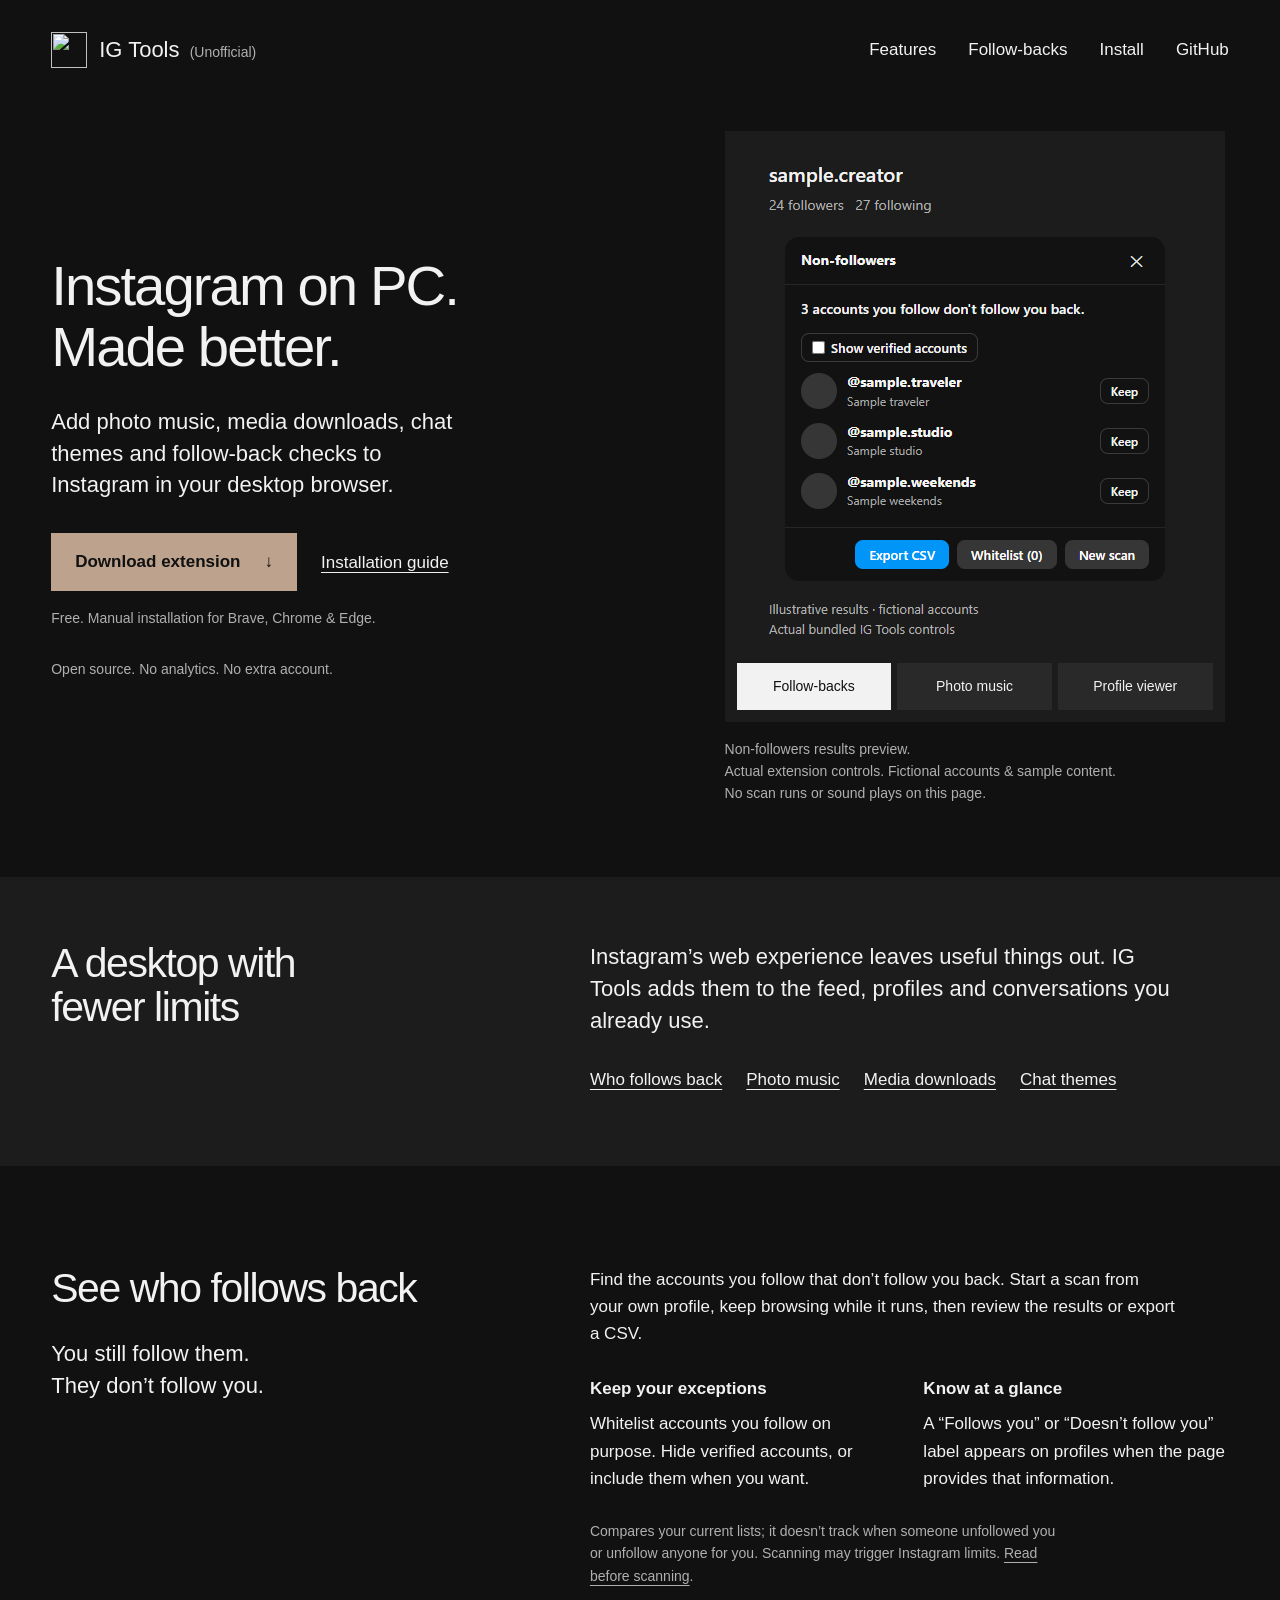
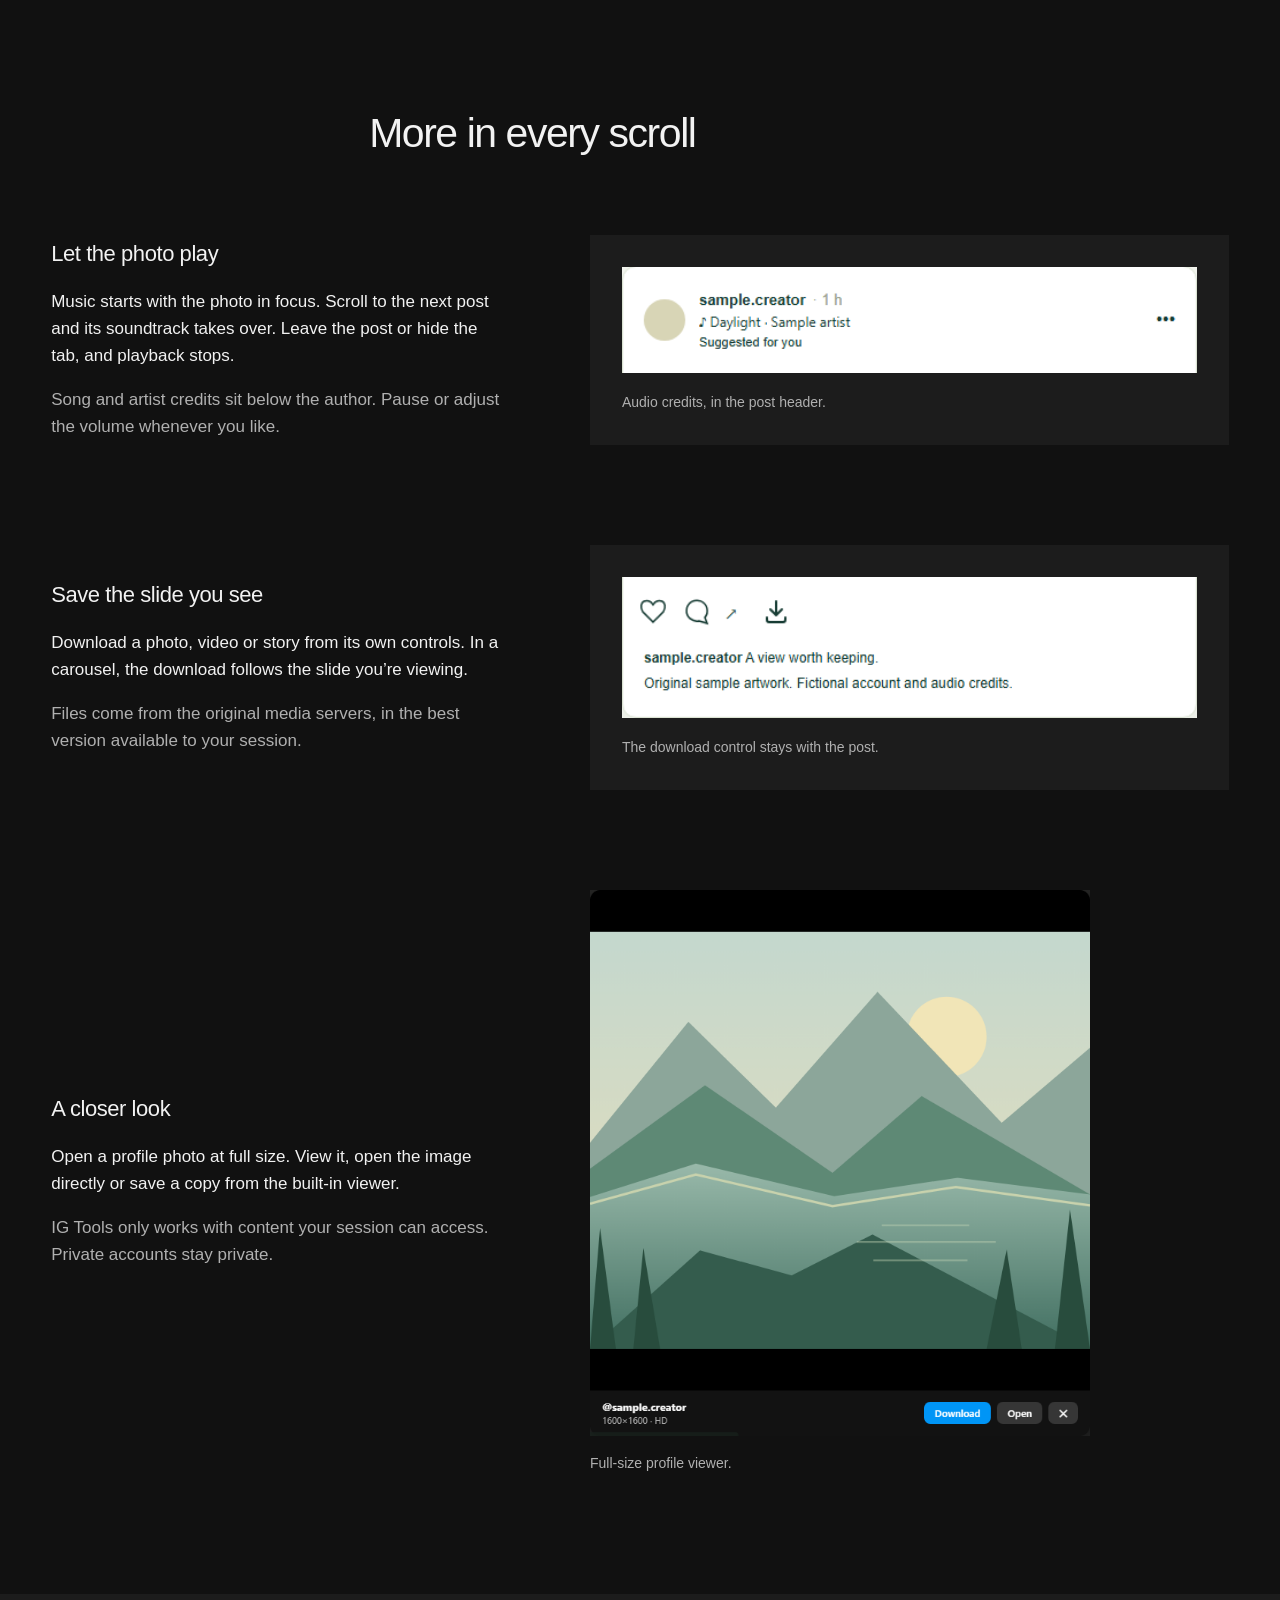
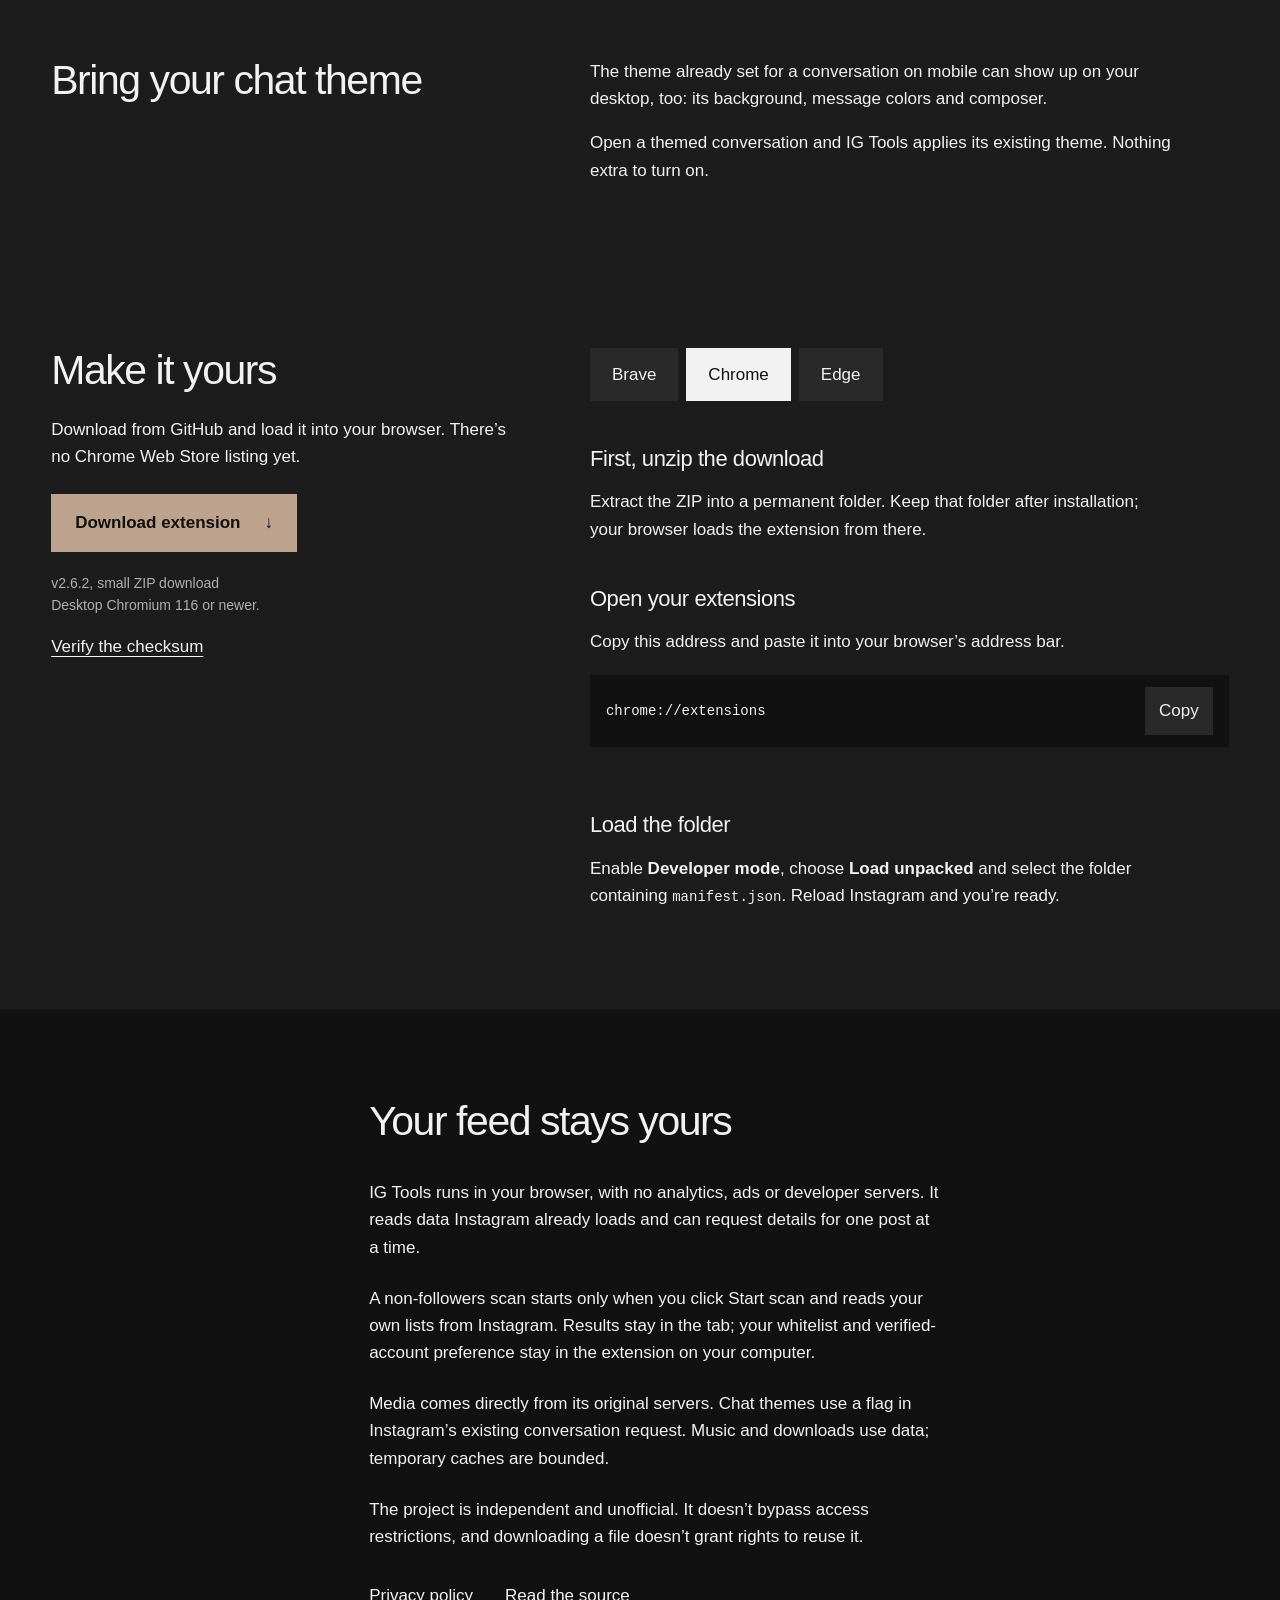
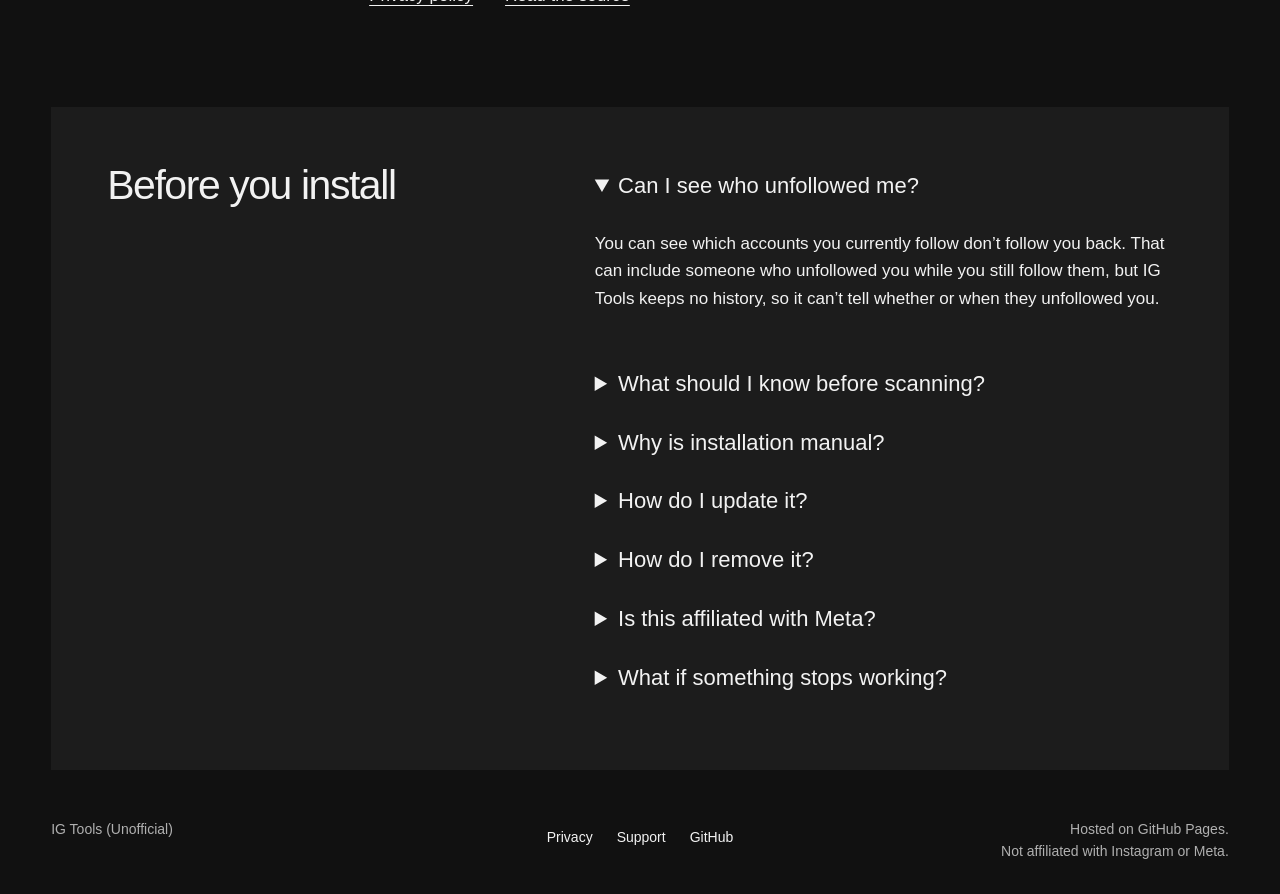
==== commit a7078210: "Redesign the installation page around Instagram on desktop Lead with follow-back checks and the broa" ====
--- a/site/index.html
+++ b/site/index.html
@@ -3,8 +3,8 @@
 <head>
   <meta charset="utf-8">
   <meta name="viewport" content="width=device-width, initial-scale=1">
-  <title>IG Tools (Unofficial) — Photos. With sound.</title>
-  <meta name="description" content="Photo-post music, full-size profile photos and media downloads for Instagram on desktop. Free, open source and unofficial. Download from GitHub.">
+  <title>IG Tools (Unofficial) — A better Instagram on PC</title>
+  <meta name="description" content="Improve Instagram on PC with follow-back checks, photo music, downloads, full-size profile photos and chat themes. Free, open source and unofficial.">
   <meta name="theme-color" content="#111111">
   <meta http-equiv="Content-Security-Policy" content="default-src 'self'; script-src 'self'; style-src 'self'; img-src 'self' data:; connect-src 'none'; object-src 'none'; base-uri 'none'; form-action 'none'">
   <link rel="icon" href="assets/icon128.png">
@@ -16,33 +16,46 @@
   <a class="skip" href="#main">Skip to content</a>
   <header class="topbar shell">
     <a class="brand" href="./" aria-label="IG Tools (Unofficial) home" translate="no"><img src="assets/icon128.png" width="36" height="36" alt=""><span>IG Tools <small>(Unofficial)</small></span></a>
-    <nav aria-label="Main navigation"><a href="#features">Features</a><a href="#install">Install</a><a href="https://github.com/pedropablochavez/ig-tools">GitHub</a></nav>
+    <nav aria-label="Main navigation"><a href="#features">Features</a><a href="#non-followers">Follow-backs</a><a href="#install">Install</a><a href="https://github.com/pedropablochavez/ig-tools">GitHub</a></nav>
   </header>
   <main id="main">
     <section class="hero shell" aria-labelledby="hero-heading">
       <div class="hero-copy">
-        <h1 id="hero-heading" data-enter>Photos.<br>With sound.</h1>
-        <p class="intro" data-enter>Photo-post music, full-size profile photos and media downloads for Instagram on your desktop.</p>
+        <h1 id="hero-heading" data-enter><span>Instagram on PC.</span><span>Made better.</span></h1>
+        <p class="intro" data-enter>Add photo music, media downloads, chat themes and follow-back checks to Instagram in your desktop browser.</p>
         <div class="hero-actions" data-enter><a class="button primary" data-install-link href="downloads/ig-tools.zip" download>Download extension <span aria-hidden="true">↓</span></a><a class="text-link" href="#install">Installation guide</a></div>
         <p class="install-note" data-install-note data-enter>Free. Manual installation for Brave, Chrome &amp; Edge.</p>
         <p class="mobile-note" hidden>This extension needs a desktop browser. Open this page on your computer to install it.</p>
-        <p class="source-note" data-enter>Open source. No analytics.<br>No extra account to create.</p>
+        <p class="source-note" data-enter>Open source. No analytics. No extra account.</p>
       </div>
       <figure class="hero-demo" data-enter>
         <div class="demo-stage" data-ui>
-          <img src="assets/feed-demo.png" width="500" height="614" fetchpriority="high" alt="Bundled extension demo: a photo post with song credits, a pause control and a download button.">
-          <div class="demo-overlay" role="group" aria-label="Choose a feature preview" hidden><button type="button" data-preview="feed" aria-pressed="true">Photo music</button><button type="button" data-preview="profile" aria-pressed="false">Profile viewer</button></div>
+          <img src="assets/nonfollowers-demo.png" width="500" height="520" fetchpriority="high" alt="Actual IG Tools non-followers panel with 3 fictional accounts, Keep controls, a verified filter and CSV export.">
+          <div class="demo-overlay" role="group" aria-label="Choose a feature preview" hidden><button type="button" data-preview="followers" aria-pressed="true">Follow-backs</button><button type="button" data-preview="feed" aria-pressed="false">Photo music</button><button type="button" data-preview="profile" aria-pressed="false">Profile viewer</button></div>
         </div>
-        <figcaption><span id="demo-state" role="status" aria-live="polite">Photo-post music preview.</span> No sound plays here.<br>Fictional account, audio credits &amp; original sample artwork.</figcaption>
+        <figcaption><span id="demo-state" role="status" aria-live="polite">Non-followers results preview.</span><br>Actual extension controls. Fictional accounts &amp; sample content.<br>No scan runs or sound plays on this page.</figcaption>
       </figure>
     </section>
-    <section class="showcase shell" id="features" aria-labelledby="features-heading">
-      <h2 id="features-heading" class="axis" data-reveal>Right where you scroll</h2>
-      <div class="feature-row">
+    <section class="desktop-section" id="features" aria-labelledby="features-heading"><div class="shell desktop-layout">
+      <h2 id="features-heading" data-reveal>A desktop with<br>fewer limits</h2>
+      <div><p data-reveal>Instagram’s web experience leaves useful things out. IG Tools adds them to the feed, profiles and conversations you already use.</p>
+        <nav class="feature-links" aria-label="Explore the improvements" data-reveal><a href="#non-followers">Who follows back</a><a href="#photo-music">Photo music</a><a href="#downloads">Media downloads</a><a href="#chat-themes">Chat themes</a></nav>
+      </div>
+    </div></section>
+    <section class="follow-section shell" id="non-followers" aria-labelledby="followers-heading">
+      <div class="follow-intro"><h2 id="followers-heading" data-reveal>See who follows back</h2><p class="follow-lead" data-reveal>You still follow them.<br>They don’t follow you.</p></div>
+      <div class="follow-details"><p data-reveal>Find the accounts you follow that don’t follow you back. Start a scan from your own profile, keep browsing while it runs, then review the results or export a CSV.</p>
+        <dl class="follow-options" data-reveal><div><dt>Keep your exceptions</dt><dd>Whitelist accounts you follow on purpose. Hide verified accounts, or include them when you want.</dd></div><div><dt>Know at a glance</dt><dd>A “Follows you” or “Doesn’t follow you” label appears on profiles when the page provides that information.</dd></div></dl>
+        <p class="feature-note" data-reveal>Compares your current lists; it doesn’t track when someone unfollowed you or unfollow anyone for you. Scanning may trigger Instagram limits. <a href="#scan-risk">Read before scanning</a>.</p>
+      </div>
+    </section>
+    <section class="showcase shell" aria-labelledby="extras-heading">
+      <h2 id="extras-heading" class="axis" data-reveal>More in every scroll</h2>
+      <div class="feature-row" id="photo-music">
         <div class="feature-copy" data-reveal><h3>Let the photo play</h3><p>Music starts with the photo in focus. Scroll to the next post and its soundtrack takes over. Leave the post or hide the tab, and playback stops.</p><p>Song and artist credits sit below the author. Pause or adjust the volume whenever you like.</p></div>
         <figure class="fragment fragment-audio" data-ui data-reveal><img src="assets/audio-demo.png" width="500" height="92" loading="lazy" alt="Actual audio credit row: Daylight by Sample artist, placed above Suggested for you."><figcaption>Audio credits, in the post header.</figcaption></figure>
       </div>
-      <div class="feature-row">
+      <div class="feature-row" id="downloads">
         <div class="feature-copy" data-reveal><h3>Save the slide you see</h3><p>Download a photo, video or story from its own controls. In a carousel, the download follows the slide you’re viewing.</p><p>Files come from the original media servers, in the best version available to your session.</p></div>
         <figure class="fragment fragment-save" data-ui data-reveal><img src="assets/download-demo.png" width="500" height="122" loading="lazy" alt="Actual post action bar with the extension’s download control beside the native actions."><figcaption>The download control stays with the post.</figcaption></figure>
       </div>
@@ -51,6 +64,10 @@
         <figure class="fragment fragment-profile" data-ui data-reveal><img src="assets/profile-demo.png" width="660" height="720" loading="lazy" alt="Actual full-size photo viewer with Download, Open and Close controls."><figcaption>Full-size profile viewer.</figcaption></figure>
       </div>
     </section>
+    <section class="chat-section" id="chat-themes" aria-labelledby="chat-heading"><div class="shell chat-layout">
+      <h2 id="chat-heading" data-reveal>Bring your chat theme</h2>
+      <div><p data-reveal>The theme already set for a conversation on mobile can show up on your desktop, too: its background, message colors and composer.</p><p data-reveal>Open a themed conversation and IG Tools applies its existing theme. Nothing extra to turn on.</p></div>
+    </div></section>
     <section class="install-section" id="install" aria-labelledby="install-heading"><div class="shell install-layout">
       <div class="install-intro"><h2 id="install-heading" data-reveal>Make it yours</h2><p id="install-method" data-reveal>Download from GitHub and load it into your browser. There’s no Chrome Web Store listing yet.</p><a class="button primary" data-install-link href="downloads/ig-tools.zip" download data-reveal>Download extension <span aria-hidden="true">↓</span></a><p class="package-info" data-reveal><span data-version></span>, <span data-zip-size>small ZIP download</span><br>Desktop Chromium 116 or newer.</p><a class="text-link" href="downloads/SHA256SUMS.txt">Verify the checksum</a></div>
       <div class="install-guide">
@@ -64,13 +81,16 @@
     </div></section>
     <section class="privacy-section shell" aria-labelledby="privacy-heading"><div class="axis letter">
       <h2 id="privacy-heading" data-reveal>Your feed stays yours</h2>
-      <p data-reveal>IG Tools runs in your browser. It has no analytics, ads or developer servers. It reads data the page already loads and can request details for one post at a time from Instagram.</p>
-      <p data-reveal>Media loads directly from the original servers. Music and downloads use data; temporary caches are bounded, and playback releases its source when it stops.</p>
+      <p data-reveal>IG Tools runs in your browser, with no analytics, ads or developer servers. It reads data Instagram already loads and can request details for one post at a time.</p>
+      <p data-reveal>A non-followers scan starts only when you click Start scan and reads your own lists from Instagram. Results stay in the tab; your whitelist and verified-account preference stay in the extension on your computer.</p>
+      <p data-reveal>Media comes directly from its original servers. Chat themes use a flag in Instagram’s existing conversation request. Music and downloads use data; temporary caches are bounded.</p>
       <p data-reveal>The project is independent and unofficial. It doesn’t bypass access restrictions, and downloading a file doesn’t grant rights to reuse it.</p>
       <div class="letter-links" data-reveal><a class="text-link" href="privacy.html">Privacy policy</a><a class="text-link" href="https://github.com/pedropablochavez/ig-tools">Read the source</a></div>
     </div></section>
     <section class="faq shell" aria-labelledby="faq-heading"><h2 id="faq-heading" data-reveal>Before you install</h2><div class="questions">
-      <details name="questions" open data-reveal><summary>Why is installation manual?</summary><p>The extension is currently distributed on GitHub. Download the ZIP and use Developer mode to load it. A normal website cannot silently install a browser extension.</p></details>
+      <details name="questions" open data-reveal><summary>Can I see who unfollowed me?</summary><p>You can see which accounts you currently follow don’t follow you back. That can include someone who unfollowed you while you still follow them, but IG Tools keeps no history, so it can’t tell whether or when they unfollowed you.</p></details>
+      <details name="questions" id="scan-risk" data-reveal><summary>What should I know before scanning?</summary><p>Scanning requests your own follower and following lists from Instagram. Automated activity may lead to limits or account blocks. Use it rarely. Requests run one at a time with pauses; Cancel is available, and the scan stops on the first limit or error without retrying. Incomplete lists can affect results.</p></details>
+      <details name="questions" data-reveal><summary>Why is installation manual?</summary><p>The extension is currently distributed on GitHub. Download the ZIP and use Developer mode to load it. A normal website cannot silently install a browser extension.</p></details>
       <details name="questions" data-reveal><summary>How do I update it?</summary><p>Download the latest ZIP and replace the files in your installation folder with its contents. Click Reload on the extension card, then refresh Instagram. Manual installations don’t update themselves.</p></details>
       <details name="questions" data-reveal><summary>How do I remove it?</summary><p>Open your browser’s extensions page and click Remove on IG Tools. You can then delete the extracted folder.</p></details>
       <details name="questions" data-reveal><summary>Is this affiliated with Meta?</summary><p>No. IG Tools is not affiliated with, endorsed by or sponsored by Instagram or Meta. Respect copyright, privacy and the site’s terms when using it.</p></details>
--- a/site/styles.css
+++ b/site/styles.css
@@ -31,9 +31,10 @@
 .brand small { display: inline-block; font-size: var(--small); color: var(--muted); margin-left: 4px; }
 .topbar nav { display: flex; align-items: center; gap: 32px; }
 .topbar nav a, .footer a { text-decoration: none; padding-block: 8px; }
-.hero { display: grid; grid-template-columns: 5fr 6fr; gap: 7%; align-items: center; padding-block: 32px 80px; }
+.hero { display: grid; grid-template-columns: 6fr 5fr; gap: 5%; align-items: center; padding-block: 32px 72px; }
 .hero-copy { padding-block: 24px; }
-.hero h1 { max-width: 12ch; margin-bottom: 32px; }
+.hero h1 { max-width: none; margin-bottom: 28px; font-size: clamp(2.5rem, 4.4vw, 4.25rem); }
+.hero h1 span { display: block; }
 .intro { font-size: var(--lead); line-height: 1.45; max-width: 34ch; margin-bottom: 32px; }
 .hero-actions { display: flex; gap: 24px; align-items: center; flex-wrap: wrap; }
 .button { display: inline-flex; justify-content: center; align-items: center; gap: 24px; padding: 17px 24px; min-height: 56px; border: 0; text-decoration: none; font-size: var(--body); font-weight: 600; line-height: 1.4; transition: transform 150ms var(--ease); }
@@ -41,16 +42,31 @@
 .text-link { display: inline-block; padding-block: 8px; font-size: var(--body); }
 .install-note, .package-info, figcaption, .source-note, .footer { font-size: var(--small); color: var(--muted); }
 .install-note { margin-top: 16px; }
-.source-note { margin: 40px 0 0; }
+.source-note { margin: 28px 0 0; }
 .mobile-note { margin-top: 20px; }
 .hero-demo { max-width: 500px; justify-self: center; width: 100%; }
 .demo-stage { position: relative; background: var(--surface); overflow: hidden; }
-.demo-stage > img { width: 100%; aspect-ratio: 500 / 614; object-fit: contain; background: var(--bg); }
-.demo-overlay { display: flex; align-items: center; gap: 8px; background: var(--surface); padding: 16px; }
-.demo-overlay button { flex: 1; background: var(--raised); color: var(--ink); border: 0; padding: 12px 16px; font-size: var(--small); min-height: 44px; transition: transform 150ms var(--ease); }
+.demo-stage > img { width: 100%; aspect-ratio: 500 / 520; object-fit: contain; background: var(--surface); }
+.demo-overlay { display: flex; align-items: stretch; gap: 6px; background: var(--surface); padding: 12px; }
+.demo-overlay button { flex: 1; min-width: 0; background: var(--raised); color: var(--ink); border: 0; padding: 12px 8px; font-size: var(--small); min-height: 44px; transition: transform 150ms var(--ease); }
 .demo-overlay button[aria-pressed="true"] { background: var(--ink); color: var(--bg); }
 .hero-demo figcaption { margin-top: 16px; }
 .axis { margin-left: 27%; }
+.desktop-section { background: var(--surface); padding-block: 64px; }
+.desktop-layout, .chat-layout { display: grid; grid-template-columns: 5fr 7fr; gap: 7%; align-items: start; }
+.desktop-layout p { font-size: var(--lead); line-height: 1.45; }
+.feature-links { display: flex; flex-wrap: wrap; column-gap: 24px; row-gap: 4px; }
+.feature-links a { padding-block: 8px; }
+.follow-section { display: grid; grid-template-columns: 5fr 7fr; gap: 7%; padding-block: 100px 40px; }
+.follow-intro h2 { margin-bottom: 28px; }
+.follow-lead { font-size: var(--lead); line-height: 1.45; }
+.follow-details { min-width: 0; }
+.follow-options { margin: 28px 0; display: grid; grid-template-columns: 1fr 1fr; gap: 28px; }
+.follow-options dt { font-weight: 600; margin-bottom: 8px; }
+.follow-options dd { margin: 0; }
+.feature-note { color: var(--muted); font-size: var(--small); }
+.chat-section { background: var(--surface); padding-block: 64px; }
+.chat-layout p:last-child { margin-bottom: 0; }
 .showcase { padding-block: 70px 120px; }
 .showcase > h2 { margin-bottom: 80px; }
 .feature-row { display: grid; grid-template-columns: 5fr 7fr; gap: 7%; align-items: center; margin-bottom: 100px; }
@@ -110,6 +126,7 @@
 }
 @media (max-width: 1050px) {
   .hero { gap: 5%; grid-template-columns: 1fr 1fr; padding-top: 36px; }
+  .hero h1 { font-size: clamp(2rem, 4.2vw, 2.875rem); }
   .hero-actions { gap: 12px; }
   .intro { font-size: var(--body); }
   .demo-overlay { padding: 12px; }
@@ -125,14 +142,22 @@
   .brand small { display: block; margin: 3px 0 0; }
   .topbar nav { gap: 18px; font-size: var(--small); }
   .topbar nav a:first-child { display: none; }
+  .topbar nav a[href="#non-followers"] { display: none; }
   .hero { grid-template-columns: 1fr; gap: 36px; padding-block: 34px 60px; }
   .hero-copy { padding: 0; }
-  .hero h1 { font-size: clamp(2.25rem, 9.5vw, 3rem); max-width: none; margin-bottom: 24px; }
+  .hero h1 { font-size: clamp(2rem, 8.7vw, 3rem); max-width: none; margin-bottom: 24px; }
   .hero-actions { gap: 18px; }
   .button { padding-inline: 20px; }
   .source-note { margin-top: 24px; }
   .hero-demo { max-width: 440px; }
   .axis { margin-left: 0; }
+  .desktop-section, .chat-section { padding-block: 48px; }
+  .desktop-layout, .chat-layout, .follow-section { grid-template-columns: 1fr; gap: 28px; }
+  .desktop-layout p { font-size: var(--body); }
+  .follow-section { padding-block: 60px 20px; }
+  .follow-intro h2 { margin-bottom: 20px; }
+  .follow-lead { margin-bottom: 0; }
+  .follow-options { grid-template-columns: 1fr; gap: 24px; }
   .showcase { padding-block: 40px 70px; }
   .showcase > h2 { margin-bottom: 48px; }
   .feature-row { grid-template-columns: 1fr; gap: 28px; margin-bottom: 60px; }
@@ -151,4 +176,8 @@
   .footer p { text-align: left; }
   .privacy-page { padding-block: 50px; }
 }
+@media (max-width: 360px) {
+  .hero h1 { font-size: 7.8vw; }
+  .demo-overlay { padding: 8px; gap: 4px; }
+}
 @media (prefers-reduced-motion: reduce) { html { scroll-behavior: auto; } }
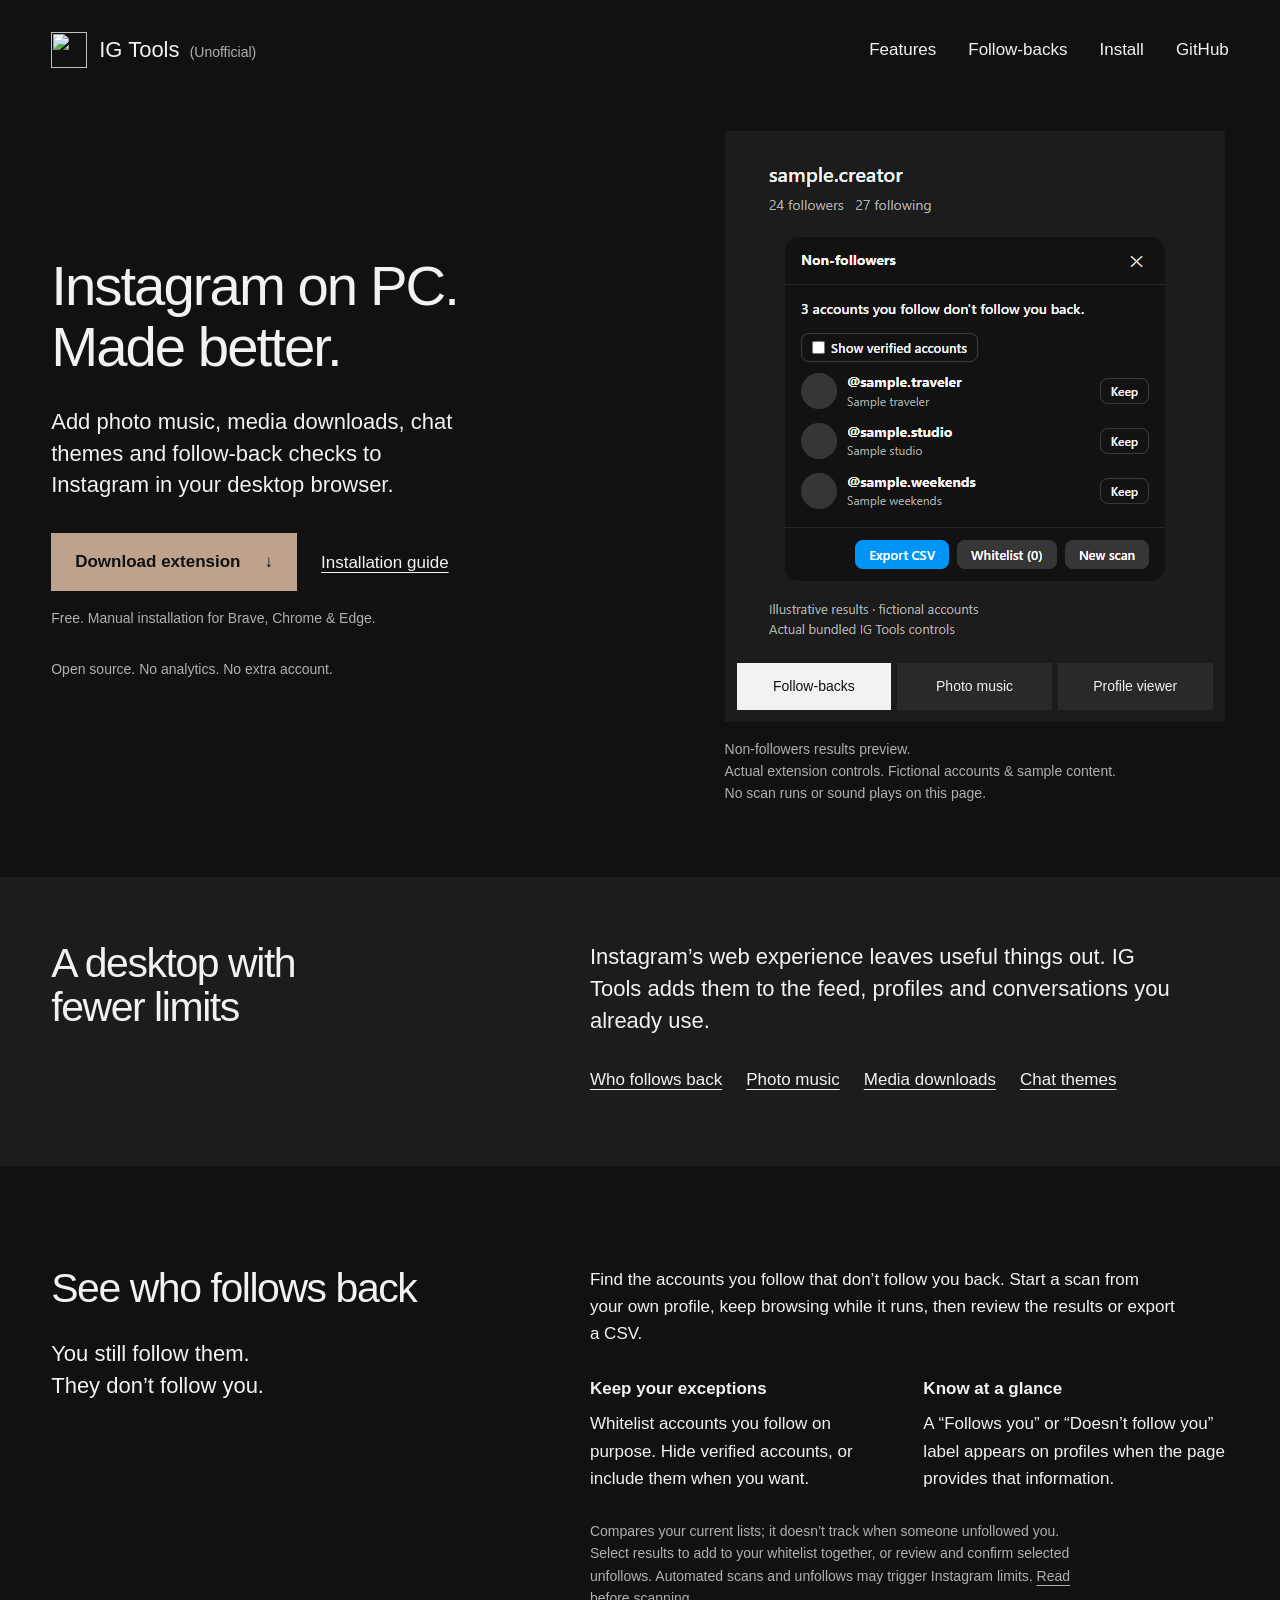
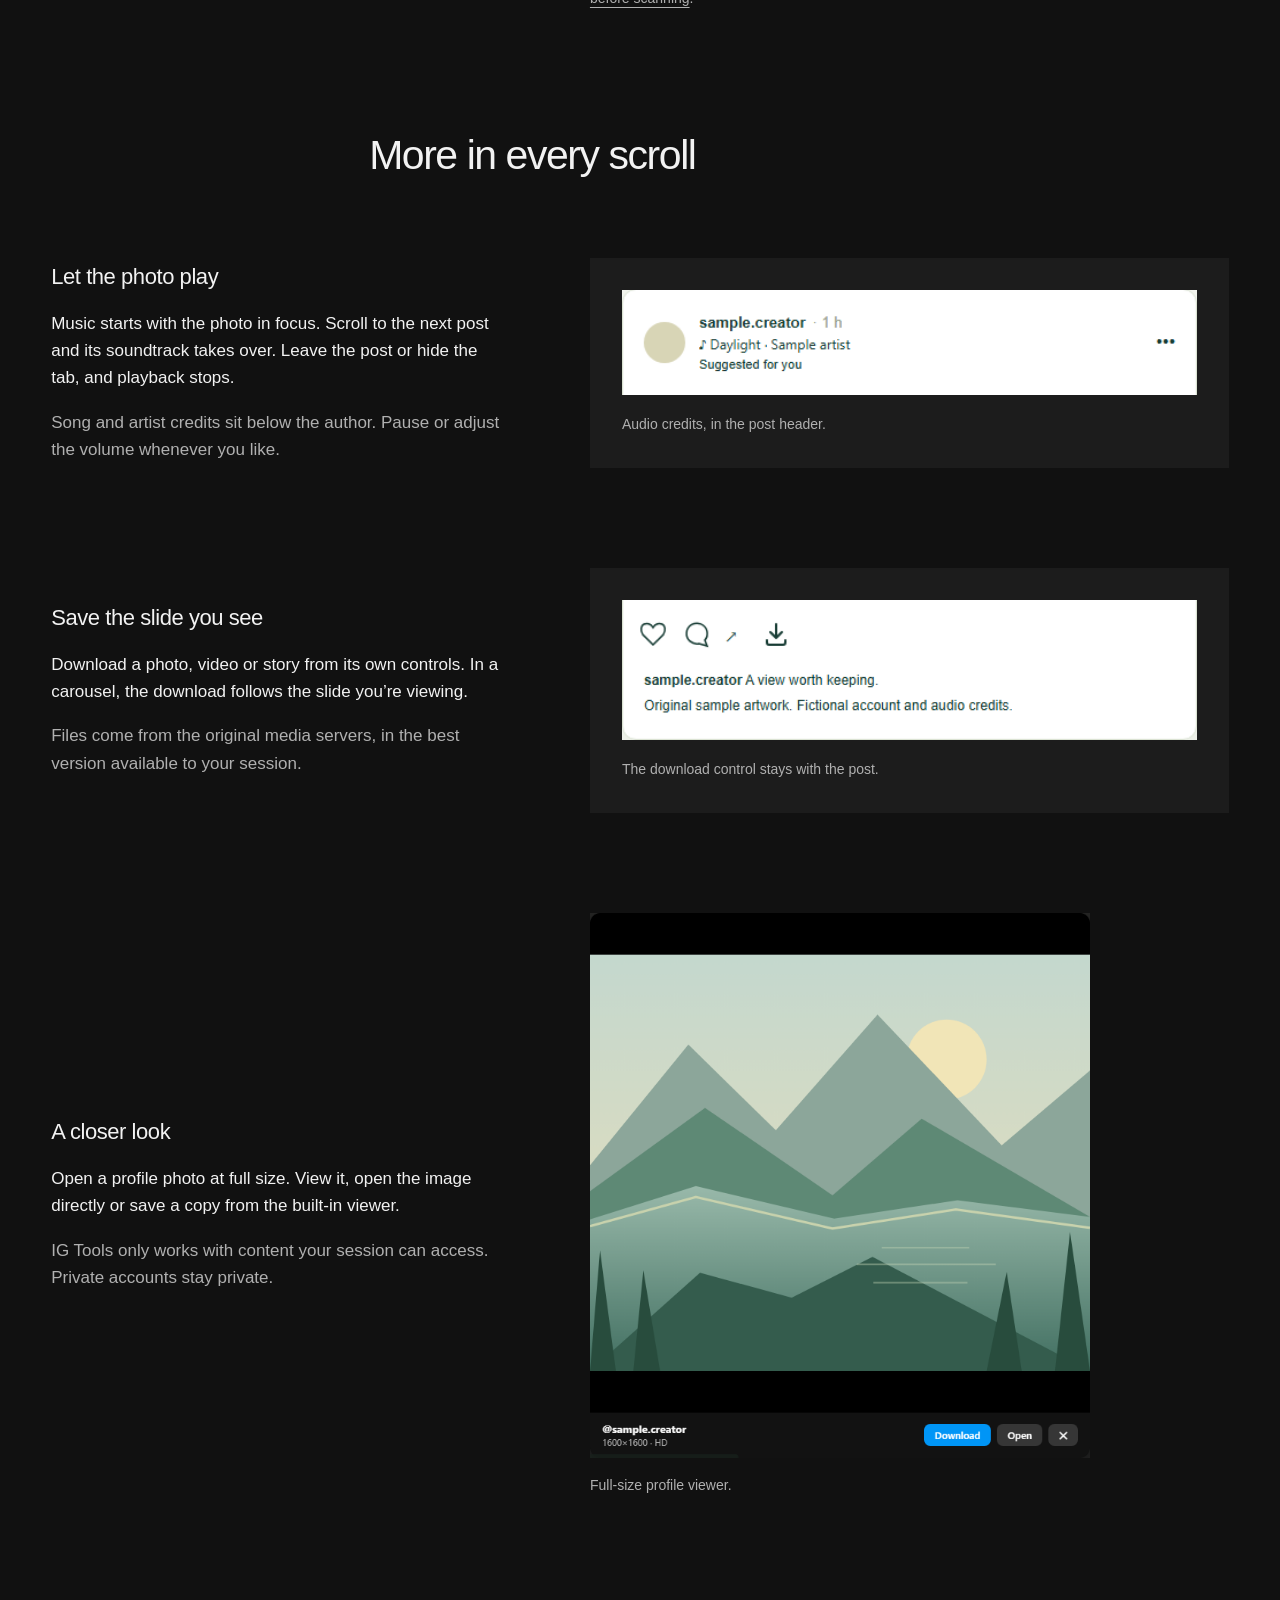
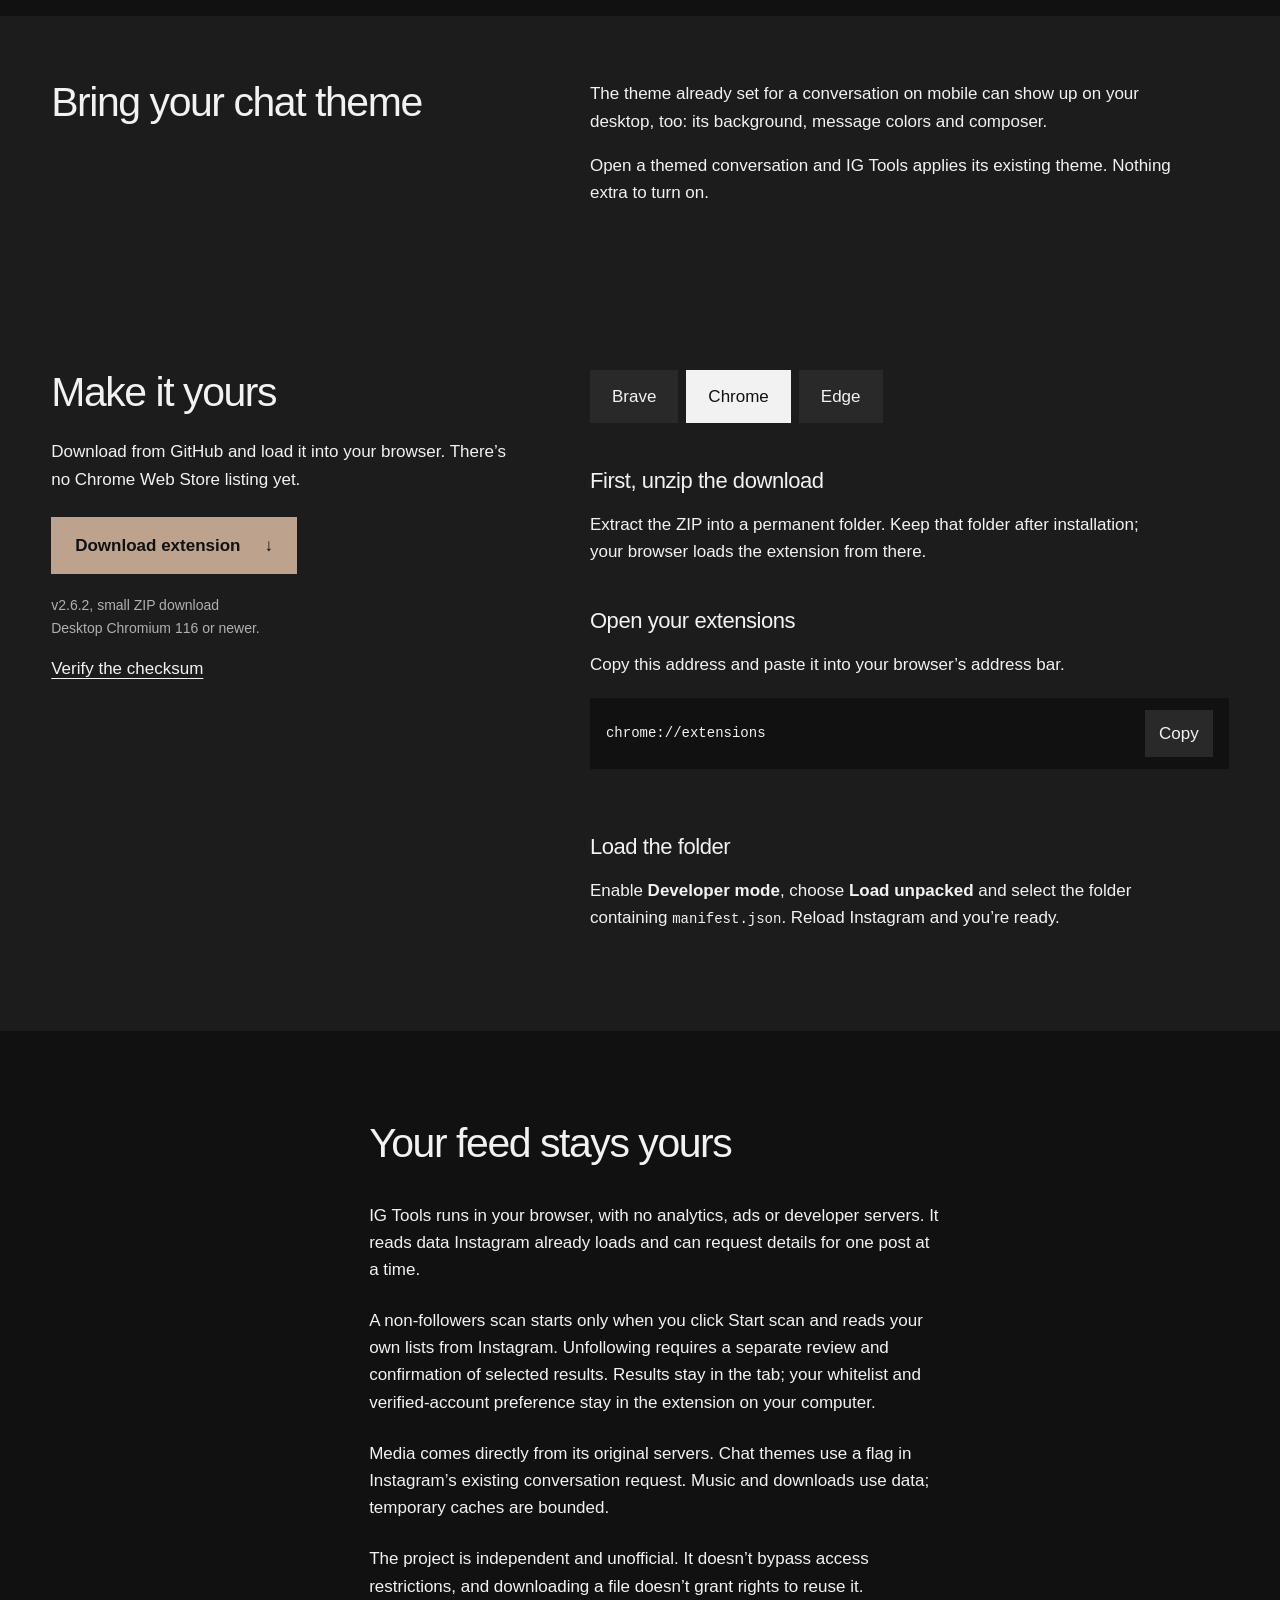
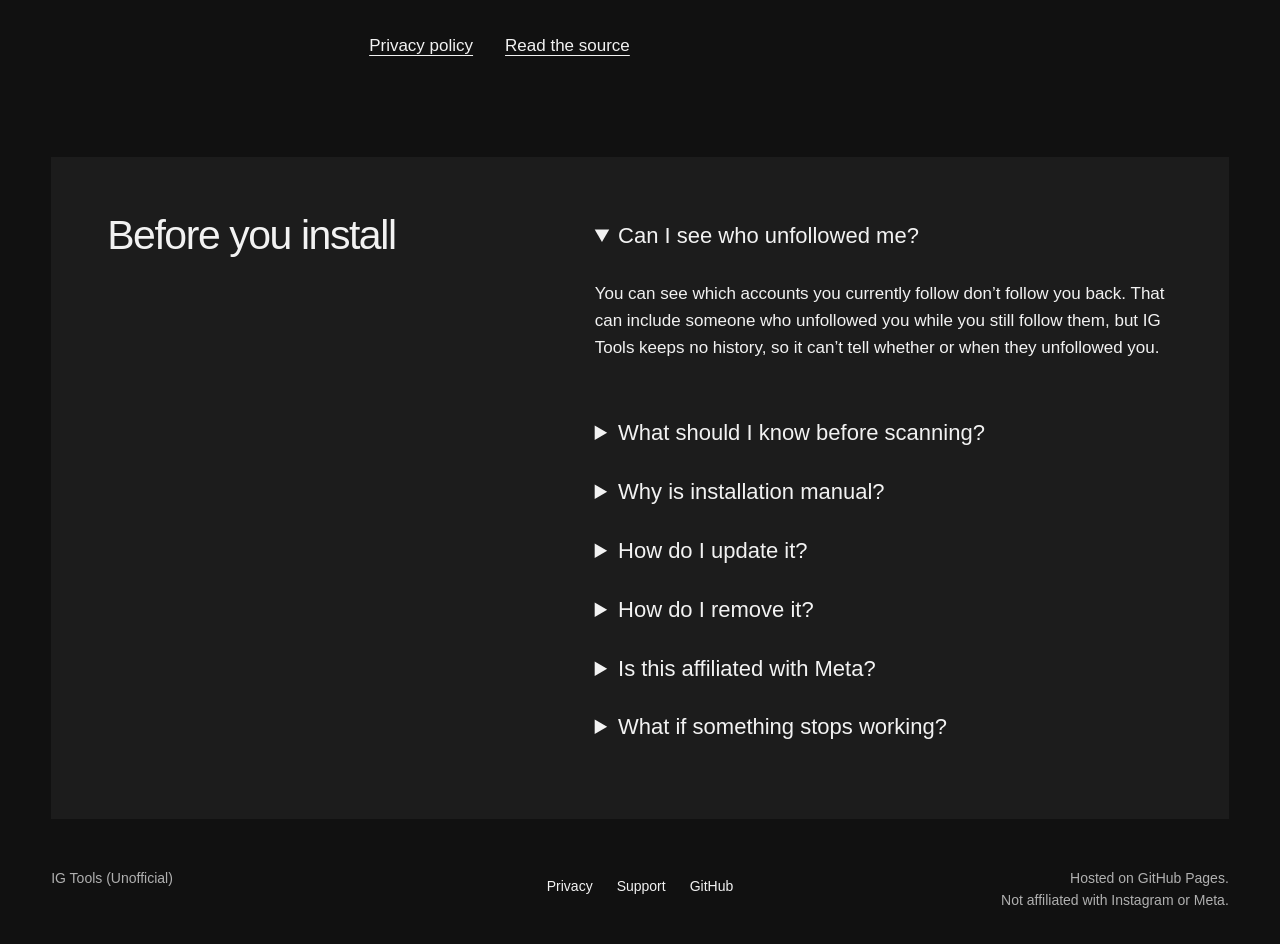
==== commit ef702617: "Improve non-followers scanning and selected account actions (v2.6.5) Request 50 accounts per scan pa" ====
--- a/site/index.html
+++ b/site/index.html
@@ -46,7 +46,7 @@
       <div class="follow-intro"><h2 id="followers-heading" data-reveal>See who follows back</h2><p class="follow-lead" data-reveal>You still follow them.<br>They don’t follow you.</p></div>
       <div class="follow-details"><p data-reveal>Find the accounts you follow that don’t follow you back. Start a scan from your own profile, keep browsing while it runs, then review the results or export a CSV.</p>
         <dl class="follow-options" data-reveal><div><dt>Keep your exceptions</dt><dd>Whitelist accounts you follow on purpose. Hide verified accounts, or include them when you want.</dd></div><div><dt>Know at a glance</dt><dd>A “Follows you” or “Doesn’t follow you” label appears on profiles when the page provides that information.</dd></div></dl>
-        <p class="feature-note" data-reveal>Compares your current lists; it doesn’t track when someone unfollowed you or unfollow anyone for you. Scanning may trigger Instagram limits. <a href="#scan-risk">Read before scanning</a>.</p>
+        <p class="feature-note" data-reveal>Compares your current lists; it doesn’t track when someone unfollowed you. Select results to add to your whitelist together, or review and confirm selected unfollows. Automated scans and unfollows may trigger Instagram limits. <a href="#scan-risk">Read before scanning</a>.</p>
       </div>
     </section>
     <section class="showcase shell" aria-labelledby="extras-heading">
@@ -82,7 +82,7 @@
     <section class="privacy-section shell" aria-labelledby="privacy-heading"><div class="axis letter">
       <h2 id="privacy-heading" data-reveal>Your feed stays yours</h2>
       <p data-reveal>IG Tools runs in your browser, with no analytics, ads or developer servers. It reads data Instagram already loads and can request details for one post at a time.</p>
-      <p data-reveal>A non-followers scan starts only when you click Start scan and reads your own lists from Instagram. Results stay in the tab; your whitelist and verified-account preference stay in the extension on your computer.</p>
+      <p data-reveal>A non-followers scan starts only when you click Start scan and reads your own lists from Instagram. Unfollowing requires a separate review and confirmation of selected results. Results stay in the tab; your whitelist and verified-account preference stay in the extension on your computer.</p>
       <p data-reveal>Media comes directly from its original servers. Chat themes use a flag in Instagram’s existing conversation request. Music and downloads use data; temporary caches are bounded.</p>
       <p data-reveal>The project is independent and unofficial. It doesn’t bypass access restrictions, and downloading a file doesn’t grant rights to reuse it.</p>
       <div class="letter-links" data-reveal><a class="text-link" href="privacy.html">Privacy policy</a><a class="text-link" href="https://github.com/pedropablochavez/ig-tools">Read the source</a></div>
